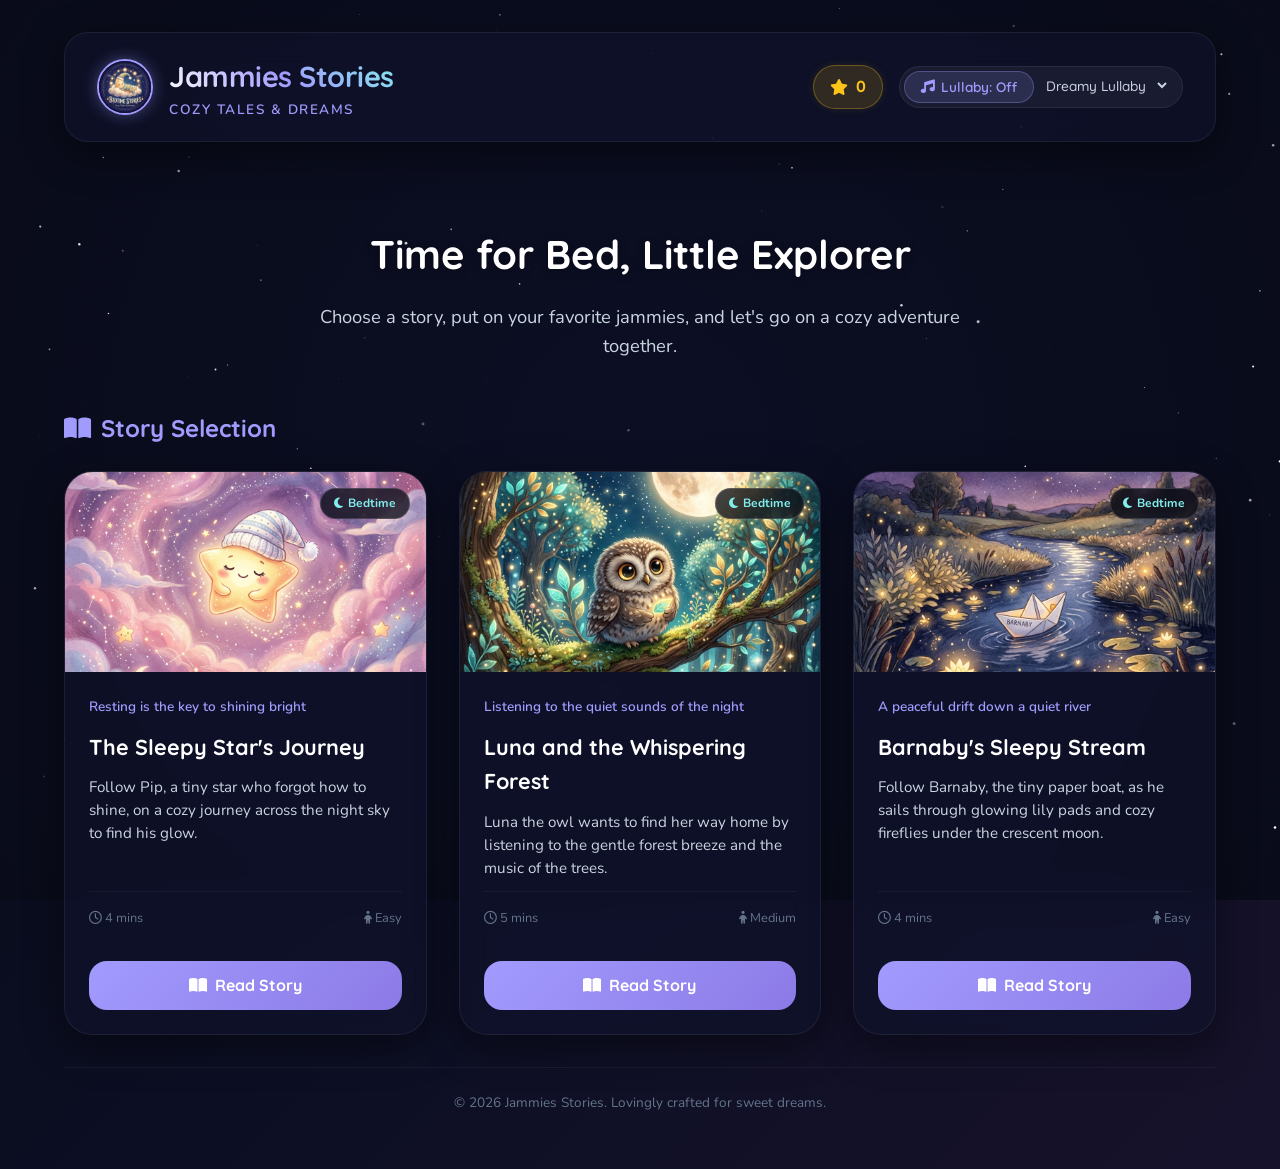
==== index.html @ 74e6b866 "feat: implement bedtime story web application with custom audio synths, illustrations, and interacti" ====
<!DOCTYPE html>
<html lang="en">
<head>
  <meta charset="UTF-8">
  <meta name="viewport" content="width=device-width, initial-scale=1.0">
  <meta name="description" content="Jammies Stories - Cozy bedtime stories for kids with interactive narrations, calming themes, and relaxing soundscapes.">
  <meta name="theme-color" content="#0b0d1b">
  <title>Jammies Stories - Cozy Bedtime Tales & Lullabies</title>
  <!-- Google Fonts: Quicksand for headings, Nunito for reading text -->
  <link rel="preconnect" href="https://fonts.googleapis.com">
  <link rel="preconnect" href="https://fonts.gstatic.com" crossorigin>
  <link href="https://fonts.googleapis.com/css2?family=Nunito:ital,wght@0,300..700;1,300..700&family=Quicksand:wght@400;500;600;700&display=swap" rel="stylesheet">
  <!-- Stylesheet -->
  <link rel="stylesheet" href="style.css">
  <!-- FontAwesome for cute icons (loaded from CDN) -->
  <link rel="stylesheet" href="https://cdnjs.cloudflare.com/ajax/libs/font-awesome/6.4.0/css/all.min.css">
</head>
<body>
  <!-- Starry Canvas Background -->
  <canvas id="starfield-canvas"></canvas>

  <div class="app-container">
    <!-- Header -->
    <header class="main-header">
      <div class="header-logo-container">
        <img src="assets/jammies_logo.jpg" alt="Jammies Stories Moon Logo" id="app-logo" class="app-logo">
        <div class="logo-text">
          <h1 id="app-title">Jammies Stories</h1>
          <p class="tagline">Cozy Tales & Dreams</p>
        </div>
      </div>
      
      <div class="header-controls">
        <!-- Star Counter / Gamification -->
        <div class="star-badge" id="star-badge" title="Stars collected tonight!">
          <i class="fa-solid fa-star star-icon"></i>
          <span id="star-count">0</span>
        </div>

        <!-- Ambient Sound Control Panel -->
        <div class="ambient-sound-control">
          <button id="btn-ambient-toggle" class="control-btn sound-toggle-btn" title="Toggle Calming Sounds">
            <i class="fa-solid fa-music"></i>
            <span>Lullaby: Off</span>
          </button>
          <div class="sound-selector-wrapper">
            <select id="ambient-sound-select" aria-label="Select ambient soundscape">
              <option value="none">Silence</option>
              <option value="lullaby" selected>Dreamy Lullaby</option>
              <option value="rain">Soft Rain</option>
              <option value="crickets">Night Crickets</option>
            </select>
          </div>
        </div>
      </div>
    </header>

    <!-- Main Content Area -->
    <main class="main-content">
      <!-- Welcome Section (Hero) -->
      <section id="hero-section" class="hero-section">
        <h2>Time for Bed, Little Explorer</h2>
        <p>Choose a story, put on your favorite jammies, and let's go on a cozy adventure together.</p>
      </section>

      <!-- Story Catalog Grid -->
      <section id="catalog-section" class="catalog-section">
        <div class="section-header">
          <h3><i class="fa-solid fa-book-open"></i> Story Selection</h3>
        </div>
        <div id="stories-grid" class="stories-grid">
          <!-- Stories will be rendered here dynamically via JS -->
        </div>
      </section>

      <!-- Reader Section (Hidden by default) -->
      <section id="reader-section" class="reader-section hidden">
        <div class="reader-header">
          <button id="btn-back-to-catalog" class="back-btn">
            <i class="fa-solid fa-arrow-left"></i> Close Story
          </button>
          
          <div class="reader-settings">
            <!-- Text Resize -->
            <button id="btn-decrease-text" class="setting-btn" title="Make text smaller">A-</button>
            <button id="btn-increase-text" class="setting-btn" title="Make text larger">A+</button>
            
            <!-- TTS Toggle & Controls -->
            <div class="narration-controls">
              <button id="btn-tts-toggle" class="tts-btn" title="Read to me">
                <i class="fa-solid fa-volume-high"></i> Narration
              </button>
              <div class="tts-settings-dropdown hidden" id="tts-settings-dropdown">
                <label for="tts-voice-select">Voice:</label>
                <select id="tts-voice-select"></select>
                
                <label for="tts-speed">Speed:</label>
                <input type="range" id="tts-speed" min="0.5" max="1.5" step="0.1" value="0.9">
              </div>
            </div>
          </div>
        </div>

        <div class="reader-card">
          <!-- Story Illustration -->
          <div class="reader-illustration-container">
            <img id="story-illustration" src="" alt="Story Illustration">
          </div>

          <!-- Story Text Content -->
          <div class="story-content">
            <h2 id="story-title">Story Title</h2>
            <div id="story-page-content" class="story-page-content">
              <!-- Current page text goes here -->
            </div>
          </div>

          <!-- Reader Navigation -->
          <div class="reader-navigation">
            <button id="btn-prev-page" class="nav-btn"><i class="fa-solid fa-chevron-left"></i> Previous</button>
            <div class="page-indicator">
              Page <span id="current-page-num">1</span> of <span id="total-pages-num">5</span>
            </div>
            <button id="btn-next-page" class="nav-btn highlight-btn">Next <i class="fa-solid fa-chevron-right"></i></button>
          </div>
        </div>
      </section>
    </main>

    <!-- Star Collection Modal -->
    <div id="star-modal" class="modal hidden">
      <div class="modal-content glass-card">
        <div class="star-animation-container">
          <i class="fa-solid fa-star big-star"></i>
          <div class="burst-particles"></div>
        </div>
        <h3>Sweet Dreams!</h3>
        <p>You completed the story and collected a sleeping star. Keep up the great bedtime routine!</p>
        <button id="btn-close-modal" class="modal-btn">Collect Star & Return</button>
      </div>
    </div>

    <!-- Footer -->
    <footer class="main-footer">
      <p>&copy; 2026 Jammies Stories. Lovingly crafted for sweet dreams.</p>
    </footer>
  </div>

  <!-- Javascript -->
  <script src="app.js"></script>
</body>
</html>
---- style.css ----
/* CSS Design System for Jammies Stories */

:root {
  /* Color Palette */
  --bg-dark-sky: #070913;
  --bg-deep-space: #0c0f24;
  --bg-dreamy-nebula: #17122b;
  --text-primary: #f1f5f9;
  --text-secondary: #cbd5e1;
  --text-muted: #64748b;
  
  --accent-gold: #fcc419;
  --accent-gold-glow: rgba(252, 196, 25, 0.4);
  --accent-purple: #a29bfe;
  --accent-purple-glow: rgba(162, 155, 254, 0.4);
  --accent-teal: #81ecec;
  --accent-teal-glow: rgba(129, 236, 236, 0.4);
  --accent-coral: #ff7675;

  /* Card and Panel Glassmorphism */
  --glass-bg: rgba(16, 19, 43, 0.65);
  --glass-border: rgba(255, 255, 255, 0.07);
  --glass-shadow: 0 12px 40px 0 rgba(0, 0, 0, 0.45);
  --glass-blur: blur(16px);
  
  /* Fonts */
  --font-headings: 'Quicksand', sans-serif;
  --font-body: 'Nunito', sans-serif;

  /* Transitions */
  --transition-smooth: all 0.3s cubic-bezier(0.25, 0.8, 0.25, 1);
  --transition-fast: all 0.15s ease;
}

/* Reset & Base Styles */
* {
  box-sizing: border-box;
  margin: 0;
  padding: 0;
}

body {
  font-family: var(--font-body);
  background: linear-gradient(135deg, var(--bg-dark-sky) 0%, var(--bg-deep-space) 55%, var(--bg-dreamy-nebula) 100%);
  color: var(--text-primary);
  min-height: 100vh;
  position: relative;
  overflow-x: hidden;
  line-height: 1.6;
}

/* Canvas Starfield */
#starfield-canvas {
  position: fixed;
  top: 0;
  left: 0;
  width: 100vw;
  height: 100vh;
  z-index: -1;
  pointer-events: none;
}

/* Scrollbar Styling */
::-webkit-scrollbar {
  width: 8px;
}
::-webkit-scrollbar-track {
  background: rgba(7, 9, 19, 0.5);
}
::-webkit-scrollbar-thumb {
  background: rgba(162, 155, 254, 0.3);
  border-radius: 4px;
}
::-webkit-scrollbar-thumb:hover {
  background: rgba(162, 155, 254, 0.5);
}

/* Container */
.app-container {
  max-width: 1200px;
  margin: 0 auto;
  padding: 2rem 1.5rem;
  display: flex;
  flex-direction: column;
  min-height: 100vh;
  gap: 2rem;
}

/* Header */
.main-header {
  display: flex;
  justify-content: space-between;
  align-items: center;
  flex-wrap: wrap;
  gap: 1.5rem;
  padding: 1.25rem 2rem;
  background: var(--glass-bg);
  backdrop-filter: var(--glass-blur);
  -webkit-backdrop-filter: var(--glass-blur);
  border: 1px solid var(--glass-border);
  border-radius: 24px;
  box-shadow: var(--glass-shadow);
}

.header-logo-container {
  display: flex;
  align-items: center;
  gap: 1rem;
}

.app-logo {
  width: 56px;
  height: 56px;
  border-radius: 50%;
  object-fit: cover;
  border: 2px solid var(--accent-purple);
  box-shadow: 0 0 15px var(--accent-purple-glow);
  transition: var(--transition-smooth);
}

.app-logo:hover {
  transform: rotate(15deg) scale(1.08);
}

.logo-text h1 {
  font-family: var(--font-headings);
  font-size: 1.8rem;
  font-weight: 700;
  letter-spacing: -0.5px;
  background: linear-gradient(45deg, #fff, var(--accent-purple), var(--accent-teal));
  -webkit-background-clip: text;
  -webkit-text-fill-color: transparent;
}

.tagline {
  font-size: 0.85rem;
  color: var(--accent-purple);
  font-weight: 600;
  letter-spacing: 1.5px;
  text-transform: uppercase;
}

.header-controls {
  display: flex;
  align-items: center;
  gap: 1rem;
}

/* Star Badge */
.star-badge {
  display: flex;
  align-items: center;
  gap: 0.5rem;
  background: rgba(252, 196, 25, 0.15);
  border: 1px solid rgba(252, 196, 25, 0.3);
  padding: 0.5rem 1rem;
  border-radius: 30px;
  font-family: var(--font-headings);
  font-weight: 700;
  color: var(--accent-gold);
  box-shadow: 0 0 10px rgba(252, 196, 25, 0.1);
  cursor: help;
  transition: var(--transition-smooth);
}

.star-badge:hover {
  transform: scale(1.05);
  box-shadow: 0 0 15px var(--accent-gold-glow);
}

.star-icon {
  animation: starPulse 2s infinite ease-in-out;
}

@keyframes starPulse {
  0%, 100% { transform: scale(1); filter: drop-shadow(0 0 2px var(--accent-gold)); }
  50% { transform: scale(1.2); filter: drop-shadow(0 0 8px var(--accent-gold)); }
}

/* Ambient Sound Controls */
.ambient-sound-control {
  display: flex;
  align-items: center;
  background: rgba(255, 255, 255, 0.05);
  border: 1px solid var(--glass-border);
  border-radius: 30px;
  padding: 0.25rem 0.75rem 0.25rem 0.25rem;
  gap: 0.5rem;
}

.control-btn {
  background: rgba(162, 155, 254, 0.15);
  border: 1px solid rgba(162, 155, 254, 0.3);
  color: var(--accent-purple);
  padding: 0.4rem 1rem;
  border-radius: 20px;
  cursor: pointer;
  font-family: var(--font-headings);
  font-weight: 600;
  font-size: 0.85rem;
  display: flex;
  align-items: center;
  gap: 0.4rem;
  transition: var(--transition-smooth);
}

.control-btn:hover {
  background: var(--accent-purple);
  color: var(--bg-dark-sky);
  box-shadow: 0 0 12px var(--accent-purple-glow);
}

.sound-toggle-btn.playing {
  background: var(--accent-teal);
  border-color: var(--accent-teal);
  color: var(--bg-dark-sky);
  animation: pulseTeal 2.5s infinite;
}

@keyframes pulseTeal {
  0%, 100% { box-shadow: 0 0 8px var(--accent-teal-glow); }
  50% { box-shadow: 0 0 18px var(--accent-teal-glow); }
}

.sound-selector-wrapper select {
  background: transparent;
  border: none;
  color: var(--text-secondary);
  font-family: var(--font-headings);
  font-weight: 500;
  font-size: 0.85rem;
  outline: none;
  cursor: pointer;
  padding-right: 0.5rem;
}

.sound-selector-wrapper select option {
  background: var(--bg-deep-space);
  color: var(--text-primary);
}

/* Hero Section */
.hero-section {
  text-align: center;
  padding: 3rem 1.5rem;
  max-width: 700px;
  margin: 0 auto;
}

.hero-section h2 {
  font-family: var(--font-headings);
  font-size: 2.5rem;
  font-weight: 700;
  margin-bottom: 1rem;
  color: #fff;
  text-shadow: 0 2px 10px rgba(0, 0, 0, 0.3);
}

.hero-section p {
  font-size: 1.15rem;
  color: var(--text-secondary);
}

/* Catalog Grid */
.catalog-section {
  display: flex;
  flex-direction: column;
  gap: 1.5rem;
}

.section-header h3 {
  font-family: var(--font-headings);
  font-size: 1.5rem;
  display: flex;
  align-items: center;
  gap: 0.6rem;
  color: var(--accent-purple);
}

.stories-grid {
  display: grid;
  grid-template-columns: repeat(auto-fill, minmax(320px, 1fr));
  gap: 2rem;
}

/* Story Card */
.story-card {
  background: var(--glass-bg);
  backdrop-filter: var(--glass-blur);
  -webkit-backdrop-filter: var(--glass-blur);
  border: 1px solid var(--glass-border);
  border-radius: 28px;
  overflow: hidden;
  box-shadow: var(--glass-shadow);
  display: flex;
  flex-direction: column;
  transition: var(--transition-smooth);
  height: 100%;
}

.story-card:hover {
  transform: translateY(-8px);
  border-color: rgba(162, 155, 254, 0.3);
  box-shadow: 0 15px 45px rgba(0, 0, 0, 0.5), 0 0 20px rgba(162, 155, 254, 0.15);
}

.card-img-container {
  position: relative;
  height: 200px;
  overflow: hidden;
}

.story-card img {
  width: 100%;
  height: 100%;
  object-fit: cover;
  transition: transform 0.6s ease;
}

.story-card:hover img {
  transform: scale(1.05);
}

.card-badge {
  position: absolute;
  top: 1rem;
  right: 1rem;
  background: rgba(7, 9, 19, 0.75);
  backdrop-filter: blur(8px);
  border: 1px solid rgba(255, 255, 255, 0.15);
  color: var(--accent-teal);
  padding: 0.3rem 0.8rem;
  border-radius: 20px;
  font-size: 0.75rem;
  font-weight: 700;
  display: flex;
  align-items: center;
  gap: 0.3rem;
}

.card-content {
  padding: 1.5rem;
  display: flex;
  flex-direction: column;
  gap: 0.75rem;
  flex-grow: 1;
}

.card-content h4 {
  font-family: var(--font-headings);
  font-size: 1.35rem;
  font-weight: 700;
  color: #fff;
}

.card-subtitle {
  font-size: 0.85rem;
  color: var(--accent-purple);
  font-weight: 600;
}

.card-desc {
  font-size: 0.95rem;
  color: var(--text-secondary);
  line-height: 1.5;
}

.card-meta {
  display: flex;
  justify-content: space-between;
  margin-top: auto;
  padding-top: 1rem;
  border-top: 1px solid rgba(255, 255, 255, 0.05);
  font-size: 0.8rem;
  color: var(--text-muted);
}

.btn-read {
  width: 100%;
  background: linear-gradient(135deg, var(--accent-purple) 0%, #8c7ae6 100%);
  border: none;
  color: #fff;
  padding: 0.9rem;
  border-radius: 18px;
  font-family: var(--font-headings);
  font-weight: 700;
  font-size: 1rem;
  cursor: pointer;
  margin-top: 1.25rem;
  transition: var(--transition-smooth);
  display: flex;
  justify-content: center;
  align-items: center;
  gap: 0.5rem;
}

.btn-read:hover {
  transform: translateY(-2px);
  box-shadow: 0 8px 20px rgba(140, 122, 230, 0.4);
  filter: brightness(1.1);
}

/* Reader Room Section */
.reader-section {
  display: flex;
  flex-direction: column;
  gap: 1.5rem;
  animation: fadeIn 0.4s ease-out;
}

@keyframes fadeIn {
  from { opacity: 0; transform: translateY(15px); }
  to { opacity: 1; transform: translateY(0); }
}

.reader-header {
  display: flex;
  justify-content: space-between;
  align-items: center;
  flex-wrap: wrap;
  gap: 1rem;
}

.back-btn {
  background: rgba(255, 255, 255, 0.06);
  border: 1px solid var(--glass-border);
  color: var(--text-primary);
  padding: 0.6rem 1.2rem;
  border-radius: 20px;
  font-family: var(--font-headings);
  font-weight: 600;
  cursor: pointer;
  display: flex;
  align-items: center;
  gap: 0.5rem;
  transition: var(--transition-smooth);
}

.back-btn:hover {
  background: rgba(255, 255, 255, 0.15);
  transform: translateX(-4px);
}

.reader-settings {
  display: flex;
  align-items: center;
  gap: 0.5rem;
}

.setting-btn {
  width: 40px;
  height: 40px;
  border-radius: 50%;
  background: rgba(255, 255, 255, 0.05);
  border: 1px solid var(--glass-border);
  color: var(--text-primary);
  font-family: var(--font-headings);
  font-weight: 600;
  font-size: 0.9rem;
  cursor: pointer;
  transition: var(--transition-fast);
  display: flex;
  align-items: center;
  justify-content: center;
}

.setting-btn:hover {
  background: rgba(255, 255, 255, 0.12);
  border-color: rgba(255, 255, 255, 0.2);
}

/* Narration Controls */
.narration-controls {
  position: relative;
}

.tts-btn {
  background: rgba(129, 236, 236, 0.15);
  border: 1px solid rgba(129, 236, 236, 0.3);
  color: var(--accent-teal);
  padding: 0.5rem 1.2rem;
  border-radius: 20px;
  font-family: var(--font-headings);
  font-weight: 600;
  cursor: pointer;
  display: flex;
  align-items: center;
  gap: 0.5rem;
  transition: var(--transition-smooth);
}

.tts-btn:hover {
  background: var(--accent-teal);
  color: var(--bg-dark-sky);
  box-shadow: 0 0 12px var(--accent-teal-glow);
}

.tts-btn.active {
  background: var(--accent-gold);
  border-color: var(--accent-gold);
  color: var(--bg-dark-sky);
  animation: pulseGold 2s infinite;
}

@keyframes pulseGold {
  0%, 100% { box-shadow: 0 0 8px var(--accent-gold-glow); }
  50% { box-shadow: 0 0 18px var(--accent-gold-glow); }
}

.tts-settings-dropdown {
  position: absolute;
  top: calc(100% + 8px);
  right: 0;
  background: rgba(12, 15, 36, 0.95);
  backdrop-filter: blur(10px);
  border: 1px solid var(--glass-border);
  padding: 1rem;
  border-radius: 18px;
  width: 250px;
  display: flex;
  flex-direction: column;
  gap: 0.5rem;
  box-shadow: 0 10px 30px rgba(0,0,0,0.5);
  z-index: 100;
  animation: slideDown 0.2s ease-out;
}

@keyframes slideDown {
  from { opacity: 0; transform: translateY(-5px); }
  to { opacity: 1; transform: translateY(0); }
}

.tts-settings-dropdown label {
  font-family: var(--font-headings);
  font-size: 0.8rem;
  color: var(--accent-purple);
  font-weight: 600;
  margin-top: 0.25rem;
}

.tts-settings-dropdown select,
.tts-settings-dropdown input {
  background: rgba(255, 255, 255, 0.05);
  border: 1px solid rgba(255, 255, 255, 0.1);
  color: var(--text-primary);
  border-radius: 8px;
  padding: 0.4rem;
  font-family: var(--font-body);
  font-size: 0.85rem;
  outline: none;
}

/* Reader Card */
.reader-card {
  background: var(--glass-bg);
  backdrop-filter: var(--glass-blur);
  -webkit-backdrop-filter: var(--glass-blur);
  border: 1px solid var(--glass-border);
  border-radius: 32px;
  padding: 2.5rem;
  box-shadow: var(--glass-shadow);
  display: grid;
  grid-template-columns: 1fr 1.25fr;
  gap: 3rem;
  align-items: center;
}

.reader-illustration-container {
  width: 100%;
  border-radius: 24px;
  overflow: hidden;
  box-shadow: 0 10px 30px rgba(0, 0, 0, 0.5);
  border: 2px solid rgba(255, 255, 255, 0.05);
  aspect-ratio: 1;
}

.reader-illustration-container img {
  width: 100%;
  height: 100%;
  object-fit: cover;
  animation: subtleFloat 6s ease-in-out infinite alternate;
}

@keyframes subtleFloat {
  0% { transform: translateY(0) scale(1); }
  100% { transform: translateY(-8px) scale(1.02); }
}

.story-content {
  display: flex;
  flex-direction: column;
  gap: 1.5rem;
}

#story-title {
  font-family: var(--font-headings);
  font-size: 2.2rem;
  font-weight: 700;
  color: #fff;
  border-bottom: 2px solid rgba(162, 155, 254, 0.15);
  padding-bottom: 0.75rem;
}

.story-page-content {
  font-size: 1.3rem; /* Comfortably large bedtime reading text */
  line-height: 1.8;
  color: var(--text-secondary);
  transition: font-size 0.2s ease;
  min-height: 200px;
}

/* Text Size Classes */
.text-normal { font-size: 1.15rem; line-height: 1.7; }
.text-medium { font-size: 1.3rem; line-height: 1.8; }
.text-large { font-size: 1.55rem; line-height: 1.9; }

/* Reader Navigation */
.reader-navigation {
  grid-column: span 2;
  display: flex;
  justify-content: space-between;
  align-items: center;
  margin-top: 1.5rem;
  padding-top: 1.5rem;
  border-top: 1px solid rgba(255, 255, 255, 0.05);
}

.nav-btn {
  background: rgba(255, 255, 255, 0.05);
  border: 1px solid var(--glass-border);
  color: var(--text-primary);
  padding: 0.75rem 1.8rem;
  border-radius: 20px;
  font-family: var(--font-headings);
  font-weight: 700;
  font-size: 1rem;
  cursor: pointer;
  display: flex;
  align-items: center;
  gap: 0.5rem;
  transition: var(--transition-smooth);
}

.nav-btn:hover:not(:disabled) {
  background: rgba(255, 255, 255, 0.12);
  transform: translateY(-2px);
}

.nav-btn:disabled {
  opacity: 0.25;
  cursor: not-allowed;
}

.highlight-btn {
  background: linear-gradient(135deg, var(--accent-purple) 0%, #8c7ae6 100%);
  border: none;
  color: #fff;
  box-shadow: 0 4px 15px rgba(140, 122, 230, 0.25);
}

.highlight-btn:hover:not(:disabled) {
  filter: brightness(1.1);
  box-shadow: 0 6px 20px rgba(140, 122, 230, 0.4);
}

.page-indicator {
  font-family: var(--font-headings);
  font-weight: 600;
  color: var(--text-muted);
  font-size: 0.95rem;
}

/* Modal Styling */
.modal {
  position: fixed;
  top: 0;
  left: 0;
  width: 100vw;
  height: 100vh;
  background: rgba(7, 9, 19, 0.85);
  backdrop-filter: blur(12px);
  display: flex;
  align-items: center;
  justify-content: center;
  z-index: 1000;
  transition: opacity 0.3s ease;
}

.modal.hidden {
  opacity: 0;
  pointer-events: none;
}

.modal-content {
  background: var(--glass-bg);
  backdrop-filter: var(--glass-blur);
  -webkit-backdrop-filter: var(--glass-blur);
  border: 1px solid var(--glass-border);
  border-radius: 36px;
  padding: 3rem;
  max-width: 450px;
  text-align: center;
  box-shadow: var(--glass-shadow);
  display: flex;
  flex-direction: column;
  align-items: center;
  gap: 1.5rem;
  transform: scale(0.9);
  transition: transform 0.3s cubic-bezier(0.175, 0.885, 0.32, 1.275);
}

.modal:not(.hidden) .modal-content {
  transform: scale(1);
}

.star-animation-container {
  position: relative;
  width: 100px;
  height: 100px;
  display: flex;
  align-items: center;
  justify-content: center;
}

.big-star {
  font-size: 4.5rem;
  color: var(--accent-gold);
  filter: drop-shadow(0 0 15px var(--accent-gold-glow));
  animation: starRotate 10s linear infinite;
}

@keyframes starRotate {
  from { transform: rotate(0deg); }
  to { transform: rotate(360deg); }
}

.modal-content h3 {
  font-family: var(--font-headings);
  font-size: 1.8rem;
  font-weight: 700;
  color: #fff;
}

.modal-content p {
  font-size: 1.05rem;
  color: var(--text-secondary);
}

.modal-btn {
  background: linear-gradient(135deg, var(--accent-teal) 0%, #00b894 100%);
  border: none;
  color: var(--bg-dark-sky);
  padding: 0.8rem 2rem;
  border-radius: 20px;
  font-family: var(--font-headings);
  font-weight: 700;
  font-size: 1rem;
  cursor: pointer;
  transition: var(--transition-smooth);
}

.modal-btn:hover {
  transform: translateY(-2px);
  box-shadow: 0 5px 15px var(--accent-teal-glow);
}

/* Footer Styling */
.main-footer {
  text-align: center;
  padding: 1.5rem 0;
  color: var(--text-muted);
  font-size: 0.85rem;
  border-top: 1px solid rgba(255, 255, 255, 0.05);
  margin-top: auto;
}

/* Helper Utilities */
.hidden {
  display: none !important;
}

/* Responsive Layout Adjustments */
@media (max-width: 900px) {
  .reader-card {
    grid-template-columns: 1fr;
    gap: 2rem;
    padding: 1.5rem;
  }
  .reader-illustration-container {
    max-width: 400px;
    margin: 0 auto;
  }
  .reader-navigation {
    grid-column: span 1;
  }
  #story-title {
    font-size: 1.8rem;
  }
  .story-page-content {
    font-size: 1.15rem;
    min-height: auto;
  }
}

@media (max-width: 600px) {
  .main-header {
    flex-direction: column;
    align-items: center;
    padding: 1rem 1.5rem;
  }
  .header-controls {
    flex-direction: column;
    width: 100%;
    gap: 0.75rem;
  }
  .star-badge, .ambient-sound-control {
    width: 100%;
    justify-content: center;
  }
  .hero-section h2 {
    font-size: 1.8rem;
  }
  .hero-section p {
    font-size: 1rem;
  }
  .stories-grid {
    grid-template-columns: 1fr;
  }
}
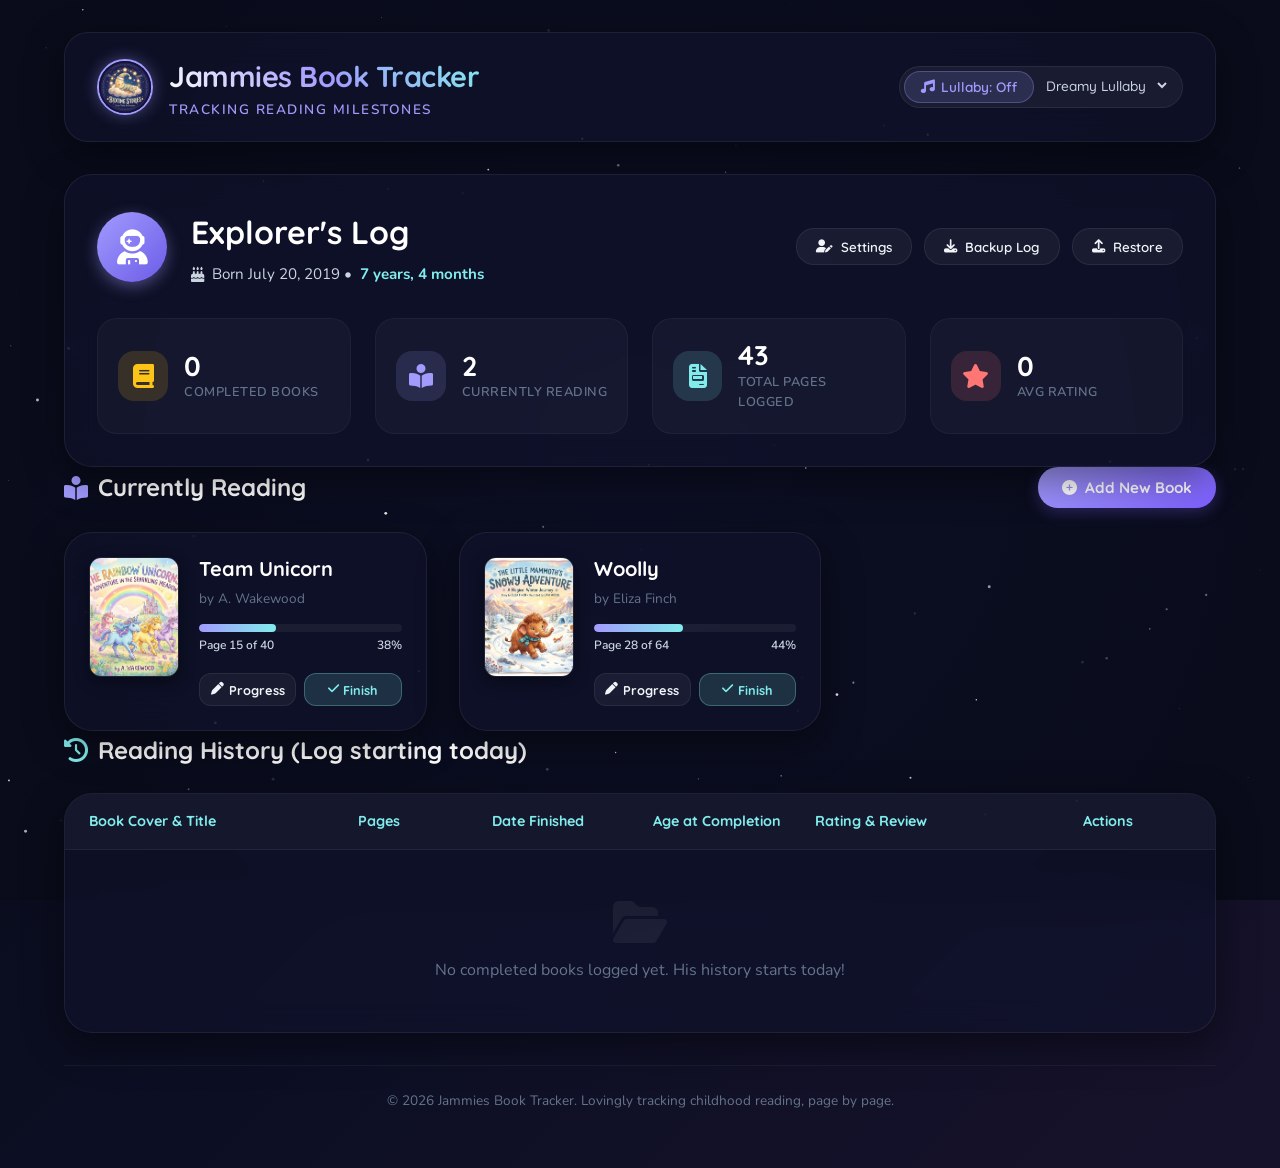
==== commit e52639a3: "feat: redesign app as a child's reading tracker with dynamic age logger, backup/restore support, pro" ====
--- a/index.html
+++ b/index.html
@@ -3,41 +3,35 @@
 <head>
   <meta charset="UTF-8">
   <meta name="viewport" content="width=device-width, initial-scale=1.0">
-  <meta name="description" content="Jammies Stories - Cozy bedtime stories for kids with interactive narrations, calming themes, and relaxing soundscapes.">
+  <meta name="description" content="Jammies Stories - Bedtime Book Tracker for kids. Log books, track reading milestones, and see reading age stats.">
   <meta name="theme-color" content="#0b0d1b">
-  <title>Jammies Stories - Cozy Bedtime Tales & Lullabies</title>
+  <title>Jammies Stories - Bedtime Reading Tracker</title>
   <!-- Google Fonts: Quicksand for headings, Nunito for reading text -->
   <link rel="preconnect" href="https://fonts.googleapis.com">
   <link rel="preconnect" href="https://fonts.gstatic.com" crossorigin>
   <link href="https://fonts.googleapis.com/css2?family=Nunito:ital,wght@0,300..700;1,300..700&family=Quicksand:wght@400;500;600;700&display=swap" rel="stylesheet">
   <!-- Stylesheet -->
   <link rel="stylesheet" href="style.css">
-  <!-- FontAwesome for cute icons (loaded from CDN) -->
+  <!-- FontAwesome for icons -->
   <link rel="stylesheet" href="https://cdnjs.cloudflare.com/ajax/libs/font-awesome/6.4.0/css/all.min.css">
 </head>
 <body>
-  <!-- Starry Canvas Background -->
+  <!-- Starry Background Canvas -->
   <canvas id="starfield-canvas"></canvas>
 
   <div class="app-container">
     <!-- Header -->
     <header class="main-header">
       <div class="header-logo-container">
-        <img src="assets/jammies_logo.jpg" alt="Jammies Stories Moon Logo" id="app-logo" class="app-logo">
+        <img src="assets/jammies_logo.jpg" alt="Jammies Stories Logo" id="app-logo" class="app-logo">
         <div class="logo-text">
-          <h1 id="app-title">Jammies Stories</h1>
-          <p class="tagline">Cozy Tales & Dreams</p>
+          <h1 id="app-title">Jammies Book Tracker</h1>
+          <p class="tagline">Tracking Reading Milestones</p>
         </div>
       </div>
       
       <div class="header-controls">
-        <!-- Star Counter / Gamification -->
-        <div class="star-badge" id="star-badge" title="Stars collected tonight!">
-          <i class="fa-solid fa-star star-icon"></i>
-          <span id="star-count">0</span>
-        </div>
-
-        <!-- Ambient Sound Control Panel -->
+        <!-- Calming Ambient Synth -->
         <div class="ambient-sound-control">
           <button id="btn-ambient-toggle" class="control-btn sound-toggle-btn" title="Toggle Calming Sounds">
             <i class="fa-solid fa-music"></i>
@@ -55,94 +49,261 @@
       </div>
     </header>
 
-    <!-- Main Content Area -->
     <main class="main-content">
-      <!-- Welcome Section (Hero) -->
-      <section id="hero-section" class="hero-section">
-        <h2>Time for Bed, Little Explorer</h2>
-        <p>Choose a story, put on your favorite jammies, and let's go on a cozy adventure together.</p>
+      <!-- Dashboard & Profile Panel -->
+      <section id="dashboard-section" class="dashboard-section glass-card">
+        <div class="profile-header">
+          <div class="profile-avatar">
+            <i class="fa-solid fa-user-astronaut avatar-icon"></i>
+          </div>
+          <div class="profile-info">
+            <h2 id="display-name">Little Explorer</h2>
+            <p class="birthday-badge">
+              <i class="fa-solid fa-cake-candles"></i> Born July 20, 2019 &bull; 
+              <span id="display-age" class="age-highlight">Loading age...</span>
+            </p>
+          </div>
+          <div class="profile-actions">
+            <button id="btn-edit-profile" class="dashboard-action-btn secondary-action" title="Edit Name & Birthday">
+              <i class="fa-solid fa-user-pen"></i> Settings
+            </button>
+            <button id="btn-export-log" class="dashboard-action-btn secondary-action" title="Download backup of reading history">
+              <i class="fa-solid fa-download"></i> Backup Log
+            </button>
+            <button id="btn-import-trigger" class="dashboard-action-btn secondary-action" title="Restore log from file">
+              <i class="fa-solid fa-upload"></i> Restore
+            </button>
+            <input type="file" id="file-import" class="hidden" accept=".json">
+          </div>
+        </div>
+
+        <!-- Reading Stats -->
+        <div class="stats-container">
+          <div class="stat-card">
+            <div class="stat-icon-wrapper gold"><i class="fa-solid fa-book"></i></div>
+            <div class="stat-numbers">
+              <span id="stat-books-read">0</span>
+              <label>Completed Books</label>
+            </div>
+          </div>
+          
+          <div class="stat-card">
+            <div class="stat-icon-wrapper purple"><i class="fa-solid fa-book-open-reader"></i></div>
+            <div class="stat-numbers">
+              <span id="stat-books-current">0</span>
+              <label>Currently Reading</label>
+            </div>
+          </div>
+
+          <div class="stat-card">
+            <div class="stat-icon-wrapper teal"><i class="fa-solid fa-file-invoice"></i></div>
+            <div class="stat-numbers">
+              <span id="stat-pages-read">0</span>
+              <label>Total Pages Logged</label>
+            </div>
+          </div>
+
+          <div class="stat-card">
+            <div class="stat-icon-wrapper coral"><i class="fa-solid fa-star"></i></div>
+            <div class="stat-numbers">
+              <span id="stat-stars-rating">0.0</span>
+              <label>Avg Rating</label>
+            </div>
+          </div>
+        </div>
       </section>
 
-      <!-- Story Catalog Grid -->
-      <section id="catalog-section" class="catalog-section">
+      <!-- Currently Reading Section -->
+      <section id="current-reading-section" class="catalog-section">
         <div class="section-header">
-          <h3><i class="fa-solid fa-book-open"></i> Story Selection</h3>
-        </div>
-        <div id="stories-grid" class="stories-grid">
-          <!-- Stories will be rendered here dynamically via JS -->
+          <h3><i class="fa-solid fa-book-open-reader text-purple"></i> Currently Reading</h3>
+          <button id="btn-add-book" class="add-book-btn">
+            <i class="fa-solid fa-circle-plus"></i> Add New Book
+          </button>
+        </div>
+        <div id="current-books-grid" class="books-grid">
+          <!-- Currently reading books rendered here -->
         </div>
       </section>
 
-      <!-- Reader Section (Hidden by default) -->
-      <section id="reader-section" class="reader-section hidden">
-        <div class="reader-header">
-          <button id="btn-back-to-catalog" class="back-btn">
-            <i class="fa-solid fa-arrow-left"></i> Close Story
-          </button>
-          
-          <div class="reader-settings">
-            <!-- Text Resize -->
-            <button id="btn-decrease-text" class="setting-btn" title="Make text smaller">A-</button>
-            <button id="btn-increase-text" class="setting-btn" title="Make text larger">A+</button>
-            
-            <!-- TTS Toggle & Controls -->
-            <div class="narration-controls">
-              <button id="btn-tts-toggle" class="tts-btn" title="Read to me">
-                <i class="fa-solid fa-volume-high"></i> Narration
-              </button>
-              <div class="tts-settings-dropdown hidden" id="tts-settings-dropdown">
-                <label for="tts-voice-select">Voice:</label>
-                <select id="tts-voice-select"></select>
-                
-                <label for="tts-speed">Speed:</label>
-                <input type="range" id="tts-speed" min="0.5" max="1.5" step="0.1" value="0.9">
-              </div>
-            </div>
-          </div>
-        </div>
-
-        <div class="reader-card">
-          <!-- Story Illustration -->
-          <div class="reader-illustration-container">
-            <img id="story-illustration" src="" alt="Story Illustration">
-          </div>
-
-          <!-- Story Text Content -->
-          <div class="story-content">
-            <h2 id="story-title">Story Title</h2>
-            <div id="story-page-content" class="story-page-content">
-              <!-- Current page text goes here -->
-            </div>
-          </div>
-
-          <!-- Reader Navigation -->
-          <div class="reader-navigation">
-            <button id="btn-prev-page" class="nav-btn"><i class="fa-solid fa-chevron-left"></i> Previous</button>
-            <div class="page-indicator">
-              Page <span id="current-page-num">1</span> of <span id="total-pages-num">5</span>
-            </div>
-            <button id="btn-next-page" class="nav-btn highlight-btn">Next <i class="fa-solid fa-chevron-right"></i></button>
+      <!-- Completed Reading Log (History) -->
+      <section id="history-section" class="catalog-section">
+        <div class="section-header">
+          <h3><i class="fa-solid fa-clock-rotate-left text-teal"></i> Reading History (Log starting today)</h3>
+        </div>
+        <div class="history-table-card glass-card">
+          <div class="history-list-header">
+            <span>Book Cover & Title</span>
+            <span>Pages</span>
+            <span>Date Finished</span>
+            <span>Age at Completion</span>
+            <span>Rating & Review</span>
+            <span>Actions</span>
+          </div>
+          <div id="history-list-body" class="history-list-body">
+            <!-- Completed books will be listed here -->
           </div>
         </div>
       </section>
     </main>
 
-    <!-- Star Collection Modal -->
-    <div id="star-modal" class="modal hidden">
-      <div class="modal-content glass-card">
-        <div class="star-animation-container">
-          <i class="fa-solid fa-star big-star"></i>
-          <div class="burst-particles"></div>
-        </div>
-        <h3>Sweet Dreams!</h3>
-        <p>You completed the story and collected a sleeping star. Keep up the great bedtime routine!</p>
-        <button id="btn-close-modal" class="modal-btn">Collect Star & Return</button>
+    <!-- Modal: Add New Book -->
+    <div id="add-book-modal" class="modal hidden">
+      <div class="modal-content glass-card form-modal">
+        <div class="modal-header">
+          <h3><i class="fa-solid fa-book"></i> Log a New Book</h3>
+          <button class="close-modal-btn" data-modal="add-book-modal">&times;</button>
+        </div>
+        <form id="add-book-form" class="modal-form">
+          <div class="form-group">
+            <label for="book-title">Book Title*</label>
+            <input type="text" id="book-title" required placeholder="e.g. Team Unicorn">
+          </div>
+          <div class="form-group">
+            <label for="book-author">Author</label>
+            <input type="text" id="book-author" placeholder="e.g. A. Wakewood">
+          </div>
+          <div class="form-row">
+            <div class="form-group">
+              <label for="book-pages">Total Pages*</label>
+              <input type="number" id="book-pages" min="1" required placeholder="e.g. 40">
+            </div>
+            <div class="form-group">
+              <label for="book-preset-cover">Cover Illustration</label>
+              <select id="book-preset-cover">
+                <option value="unicorn">Unicorn Meadow (Current)</option>
+                <option value="woolly">Snowy Mammoth (Current)</option>
+                <option value="star">Sleepy Star (Cozy)</option>
+                <option value="owl">Whispering Owl (Cozy)</option>
+                <option value="boat">Paper Boat (Cozy)</option>
+                <option value="custom">Custom URL...</option>
+              </select>
+            </div>
+          </div>
+          <div class="form-group hidden" id="custom-cover-group">
+            <label for="book-custom-cover">Custom Cover Image URL</label>
+            <input type="url" id="book-custom-cover" placeholder="https://example.com/cover.jpg">
+          </div>
+          <div class="form-group">
+            <label for="book-status">Reading Status</label>
+            <select id="book-status">
+              <option value="reading">Currently Reading</option>
+              <option value="finished">Finished Already</option>
+            </select>
+          </div>
+          <div id="form-finished-fields" class="hidden">
+            <div class="form-row">
+              <div class="form-group">
+                <label for="book-finish-date">Date Finished</label>
+                <input type="date" id="book-finish-date">
+              </div>
+              <div class="form-group">
+                <label>Rating</label>
+                <div class="star-rating-input">
+                  <input type="radio" name="form-rating" id="star-5" value="5"><label for="star-5" class="fa-solid fa-star"></label>
+                  <input type="radio" name="form-rating" id="star-4" value="4"><label for="star-4" class="fa-solid fa-star"></label>
+                  <input type="radio" name="form-rating" id="star-3" value="3" checked><label for="star-3" class="fa-solid fa-star"></label>
+                  <input type="radio" name="form-rating" id="star-2" value="2"><label for="star-2" class="fa-solid fa-star"></label>
+                  <input type="radio" name="form-rating" id="star-1" value="1"><label for="star-1" class="fa-solid fa-star"></label>
+                </div>
+              </div>
+            </div>
+            <div class="form-group">
+              <label for="book-review">Review / Child's Review Note</label>
+              <input type="text" id="book-review" placeholder="e.g. 'He loved the parts with the castle!'">
+            </div>
+          </div>
+          <button type="submit" class="submit-btn">Save Book</button>
+        </form>
+      </div>
+    </div>
+
+    <!-- Modal: Update Reading Progress -->
+    <div id="progress-modal" class="modal hidden">
+      <div class="modal-content glass-card form-modal small-modal">
+        <div class="modal-header">
+          <h3><i class="fa-solid fa-bars-progress"></i> Update Reading Page</h3>
+          <button class="close-modal-btn" data-modal="progress-modal">&times;</button>
+        </div>
+        <form id="progress-form" class="modal-form">
+          <input type="hidden" id="progress-book-id">
+          <h4 id="progress-book-title" class="progress-title">Book Title</h4>
+          <div class="progress-slider-container">
+            <label for="progress-page-input">Current Page:</label>
+            <div class="progress-input-group">
+              <input type="number" id="progress-page-input" min="0" required>
+              <span>/ <strong id="progress-max-pages">100</strong></span>
+            </div>
+            <input type="range" id="progress-page-slider" min="0" value="0">
+          </div>
+          <button type="submit" class="submit-btn">Update Progress</button>
+        </form>
+      </div>
+    </div>
+
+    <!-- Modal: Book Finished Rating -->
+    <div id="finish-modal" class="modal hidden">
+      <div class="modal-content glass-card form-modal">
+        <div class="modal-header">
+          <h3><i class="fa-solid fa-trophy text-gold"></i> Book Finished!</h3>
+          <button class="close-modal-btn" data-modal="finish-modal">&times;</button>
+        </div>
+        <form id="finish-form" class="modal-form">
+          <input type="hidden" id="finish-book-id">
+          <h4 id="finish-book-title" class="finish-title">Title</h4>
+          <p class="finish-congrats">Hooray! Congratulations on completing this book. Let's log his review.</p>
+          
+          <div class="form-row">
+            <div class="form-group">
+              <label for="finish-date">Date Completed</label>
+              <input type="date" id="finish-date" required>
+            </div>
+            <div class="form-group">
+              <label>Child's Rating</label>
+              <div class="star-rating-input">
+                <input type="radio" name="finish-rating" id="f-star-5" value="5"><label for="f-star-5" class="fa-solid fa-star"></label>
+                <input type="radio" name="finish-rating" id="f-star-4" value="4"><label for="f-star-4" class="fa-solid fa-star"></label>
+                <input type="radio" name="finish-rating" id="f-star-3" value="3" checked><label for="f-star-3" class="fa-solid fa-star"></label>
+                <input type="radio" name="finish-rating" id="f-star-2" value="2"><label for="f-star-2" class="fa-solid fa-star"></label>
+                <input type="radio" name="finish-rating" id="f-star-1" value="1"><label for="f-star-1" class="fa-solid fa-star"></label>
+              </div>
+            </div>
+          </div>
+          
+          <div class="form-group">
+            <label for="finish-review">Child's Note / Review Quote</label>
+            <input type="text" id="finish-review" placeholder="e.g. 'The unicorns saved the forest, he loved the unicorn with sparkly horn!'">
+          </div>
+          
+          <button type="submit" class="submit-btn success-btn">Log to History</button>
+        </form>
+      </div>
+    </div>
+
+    <!-- Modal: Settings/Profile -->
+    <div id="profile-modal" class="modal hidden">
+      <div class="modal-content glass-card form-modal small-modal">
+        <div class="modal-header">
+          <h3><i class="fa-solid fa-user-gear"></i> Settings</h3>
+          <button class="close-modal-btn" data-modal="profile-modal">&times;</button>
+        </div>
+        <form id="profile-form" class="modal-form">
+          <div class="form-group">
+            <label for="profile-name">Son's Name</label>
+            <input type="text" id="profile-name" required placeholder="e.g. James">
+          </div>
+          <div class="form-group">
+            <label for="profile-birthday">Birthday* (for Age calculation)</label>
+            <input type="date" id="profile-birthday" required>
+          </div>
+          <button type="submit" class="submit-btn">Save Settings</button>
+        </form>
       </div>
     </div>
 
     <!-- Footer -->
     <footer class="main-footer">
-      <p>&copy; 2026 Jammies Stories. Lovingly crafted for sweet dreams.</p>
+      <p>&copy; 2026 Jammies Book Tracker. Lovingly tracking childhood reading, page by page.</p>
     </footer>
   </div>
 
--- a/style.css
+++ b/style.css
@@ -1,4 +1,4 @@
-/* CSS Design System for Jammies Stories */
+/* CSS Design System for Jammies Book Tracker */
 
 :root {
   /* Color Palette */
@@ -16,6 +16,7 @@
   --accent-teal: #81ecec;
   --accent-teal-glow: rgba(129, 236, 236, 0.4);
   --accent-coral: #ff7675;
+  --accent-green: #2ecc71;
 
   /* Card and Panel Glassmorphism */
   --glass-bg: rgba(16, 19, 43, 0.65);
@@ -146,37 +147,6 @@
   gap: 1rem;
 }
 
-/* Star Badge */
-.star-badge {
-  display: flex;
-  align-items: center;
-  gap: 0.5rem;
-  background: rgba(252, 196, 25, 0.15);
-  border: 1px solid rgba(252, 196, 25, 0.3);
-  padding: 0.5rem 1rem;
-  border-radius: 30px;
-  font-family: var(--font-headings);
-  font-weight: 700;
-  color: var(--accent-gold);
-  box-shadow: 0 0 10px rgba(252, 196, 25, 0.1);
-  cursor: help;
-  transition: var(--transition-smooth);
-}
-
-.star-badge:hover {
-  transform: scale(1.05);
-  box-shadow: 0 0 15px var(--accent-gold-glow);
-}
-
-.star-icon {
-  animation: starPulse 2s infinite ease-in-out;
-}
-
-@keyframes starPulse {
-  0%, 100% { transform: scale(1); filter: drop-shadow(0 0 2px var(--accent-gold)); }
-  50% { transform: scale(1.2); filter: drop-shadow(0 0 8px var(--accent-gold)); }
-}
-
 /* Ambient Sound Controls */
 .ambient-sound-control {
   display: flex;
@@ -239,194 +209,84 @@
   color: var(--text-primary);
 }
 
-/* Hero Section */
-.hero-section {
-  text-align: center;
-  padding: 3rem 1.5rem;
-  max-width: 700px;
-  margin: 0 auto;
-}
-
-.hero-section h2 {
-  font-family: var(--font-headings);
-  font-size: 2.5rem;
-  font-weight: 700;
-  margin-bottom: 1rem;
-  color: #fff;
-  text-shadow: 0 2px 10px rgba(0, 0, 0, 0.3);
-}
-
-.hero-section p {
-  font-size: 1.15rem;
-  color: var(--text-secondary);
-}
-
-/* Catalog Grid */
-.catalog-section {
-  display: flex;
-  flex-direction: column;
-  gap: 1.5rem;
-}
-
-.section-header h3 {
-  font-family: var(--font-headings);
-  font-size: 1.5rem;
-  display: flex;
-  align-items: center;
-  gap: 0.6rem;
-  color: var(--accent-purple);
-}
-
-.stories-grid {
-  display: grid;
-  grid-template-columns: repeat(auto-fill, minmax(320px, 1fr));
-  gap: 2rem;
-}
-
-/* Story Card */
-.story-card {
+/* Glassmorphism Card Base */
+.glass-card {
   background: var(--glass-bg);
   backdrop-filter: var(--glass-blur);
   -webkit-backdrop-filter: var(--glass-blur);
   border: 1px solid var(--glass-border);
   border-radius: 28px;
-  overflow: hidden;
   box-shadow: var(--glass-shadow);
-  display: flex;
-  flex-direction: column;
-  transition: var(--transition-smooth);
-  height: 100%;
-}
-
-.story-card:hover {
-  transform: translateY(-8px);
-  border-color: rgba(162, 155, 254, 0.3);
-  box-shadow: 0 15px 45px rgba(0, 0, 0, 0.5), 0 0 20px rgba(162, 155, 254, 0.15);
-}
-
-.card-img-container {
-  position: relative;
-  height: 200px;
-  overflow: hidden;
-}
-
-.story-card img {
-  width: 100%;
-  height: 100%;
-  object-fit: cover;
-  transition: transform 0.6s ease;
-}
-
-.story-card:hover img {
-  transform: scale(1.05);
-}
-
-.card-badge {
-  position: absolute;
-  top: 1rem;
-  right: 1rem;
-  background: rgba(7, 9, 19, 0.75);
-  backdrop-filter: blur(8px);
-  border: 1px solid rgba(255, 255, 255, 0.15);
-  color: var(--accent-teal);
-  padding: 0.3rem 0.8rem;
-  border-radius: 20px;
-  font-size: 0.75rem;
-  font-weight: 700;
-  display: flex;
-  align-items: center;
-  gap: 0.3rem;
-}
-
-.card-content {
-  padding: 1.5rem;
-  display: flex;
-  flex-direction: column;
-  gap: 0.75rem;
+  padding: 2rem;
+}
+
+/* Dashboard Section */
+.dashboard-section {
+  display: flex;
+  flex-direction: column;
+  gap: 2rem;
+}
+
+.profile-header {
+  display: flex;
+  align-items: center;
+  gap: 1.5rem;
+  flex-wrap: wrap;
+}
+
+.profile-avatar {
+  width: 70px;
+  height: 70px;
+  border-radius: 50%;
+  background: linear-gradient(135deg, var(--accent-purple) 0%, #6c5ce7 100%);
+  display: flex;
+  align-items: center;
+  justify-content: center;
+  box-shadow: 0 5px 15px var(--accent-purple-glow);
+}
+
+.avatar-icon {
+  font-size: 2.2rem;
+  color: #fff;
+}
+
+.profile-info {
   flex-grow: 1;
 }
 
-.card-content h4 {
-  font-family: var(--font-headings);
-  font-size: 1.35rem;
-  font-weight: 700;
-  color: #fff;
-}
-
-.card-subtitle {
-  font-size: 0.85rem;
-  color: var(--accent-purple);
-  font-weight: 600;
-}
-
-.card-desc {
+.profile-info h2 {
+  font-family: var(--font-headings);
+  font-size: 2rem;
+  font-weight: 700;
+  color: #fff;
+}
+
+.birthday-badge {
   font-size: 0.95rem;
   color: var(--text-secondary);
-  line-height: 1.5;
-}
-
-.card-meta {
-  display: flex;
-  justify-content: space-between;
-  margin-top: auto;
-  padding-top: 1rem;
-  border-top: 1px solid rgba(255, 255, 255, 0.05);
-  font-size: 0.8rem;
-  color: var(--text-muted);
-}
-
-.btn-read {
-  width: 100%;
-  background: linear-gradient(135deg, var(--accent-purple) 0%, #8c7ae6 100%);
-  border: none;
-  color: #fff;
-  padding: 0.9rem;
-  border-radius: 18px;
-  font-family: var(--font-headings);
-  font-weight: 700;
-  font-size: 1rem;
-  cursor: pointer;
-  margin-top: 1.25rem;
-  transition: var(--transition-smooth);
-  display: flex;
-  justify-content: center;
+  display: flex;
   align-items: center;
   gap: 0.5rem;
-}
-
-.btn-read:hover {
-  transform: translateY(-2px);
-  box-shadow: 0 8px 20px rgba(140, 122, 230, 0.4);
-  filter: brightness(1.1);
-}
-
-/* Reader Room Section */
-.reader-section {
-  display: flex;
-  flex-direction: column;
-  gap: 1.5rem;
-  animation: fadeIn 0.4s ease-out;
-}
-
-@keyframes fadeIn {
-  from { opacity: 0; transform: translateY(15px); }
-  to { opacity: 1; transform: translateY(0); }
-}
-
-.reader-header {
-  display: flex;
-  justify-content: space-between;
-  align-items: center;
+  margin-top: 0.25rem;
+}
+
+.age-highlight {
+  color: var(--accent-teal);
+  font-weight: 700;
+}
+
+.profile-actions {
+  display: flex;
+  gap: 0.75rem;
   flex-wrap: wrap;
-  gap: 1rem;
-}
-
-.back-btn {
-  background: rgba(255, 255, 255, 0.06);
+}
+
+.dashboard-action-btn {
+  background: rgba(255, 255, 255, 0.05);
   border: 1px solid var(--glass-border);
   color: var(--text-primary);
   padding: 0.6rem 1.2rem;
-  border-radius: 20px;
+  border-radius: 18px;
   font-family: var(--font-headings);
   font-weight: 600;
   cursor: pointer;
@@ -436,241 +296,378 @@
   transition: var(--transition-smooth);
 }
 
-.back-btn:hover {
-  background: rgba(255, 255, 255, 0.15);
-  transform: translateX(-4px);
-}
-
-.reader-settings {
+.dashboard-action-btn:hover {
+  background: rgba(255, 255, 255, 0.12);
+  transform: translateY(-2px);
+}
+
+/* Stats Widgets */
+.stats-container {
+  display: grid;
+  grid-template-columns: repeat(auto-fit, minmax(220px, 1fr));
+  gap: 1.5rem;
+}
+
+.stat-card {
+  background: rgba(255, 255, 255, 0.03);
+  border: 1px solid rgba(255, 255, 255, 0.04);
+  border-radius: 20px;
+  padding: 1.25rem;
+  display: flex;
+  align-items: center;
+  gap: 1rem;
+  transition: var(--transition-smooth);
+}
+
+.stat-card:hover {
+  background: rgba(255, 255, 255, 0.06);
+  transform: translateY(-4px);
+}
+
+.stat-icon-wrapper {
+  width: 50px;
+  height: 50px;
+  border-radius: 16px;
+  display: flex;
+  align-items: center;
+  justify-content: center;
+  font-size: 1.5rem;
+}
+
+.stat-icon-wrapper.gold { background: rgba(252, 196, 25, 0.15); color: var(--accent-gold); }
+.stat-icon-wrapper.purple { background: rgba(162, 155, 254, 0.15); color: var(--accent-purple); }
+.stat-icon-wrapper.teal { background: rgba(129, 236, 236, 0.15); color: var(--accent-teal); }
+.stat-icon-wrapper.coral { background: rgba(255, 118, 117, 0.15); color: var(--accent-coral); }
+
+.stat-numbers {
+  display: flex;
+  flex-direction: column;
+}
+
+.stat-numbers span {
+  font-size: 1.7rem;
+  font-family: var(--font-headings);
+  font-weight: 700;
+  color: #fff;
+  line-height: 1.2;
+}
+
+.stat-numbers label {
+  font-size: 0.8rem;
+  color: var(--text-muted);
+  font-weight: 600;
+  text-transform: uppercase;
+  letter-spacing: 0.5px;
+}
+
+/* Catalog/Section Layouts */
+.catalog-section {
+  display: flex;
+  flex-direction: column;
+  gap: 1.5rem;
+}
+
+.section-header {
+  display: flex;
+  justify-content: space-between;
+  align-items: center;
+  flex-wrap: wrap;
+  gap: 1rem;
+}
+
+.section-header h3 {
+  font-family: var(--font-headings);
+  font-size: 1.5rem;
+  display: flex;
+  align-items: center;
+  gap: 0.6rem;
+  color: #fff;
+}
+
+.text-purple { color: var(--accent-purple) !important; }
+.text-teal { color: var(--accent-teal) !important; }
+
+.add-book-btn {
+  background: linear-gradient(135deg, var(--accent-purple) 0%, #7d5fff 100%);
+  border: none;
+  color: #fff;
+  padding: 0.7rem 1.5rem;
+  border-radius: 20px;
+  font-family: var(--font-headings);
+  font-weight: 700;
+  font-size: 0.95rem;
+  cursor: pointer;
   display: flex;
   align-items: center;
   gap: 0.5rem;
-}
-
-.setting-btn {
-  width: 40px;
-  height: 40px;
-  border-radius: 50%;
-  background: rgba(255, 255, 255, 0.05);
-  border: 1px solid var(--glass-border);
-  color: var(--text-primary);
-  font-family: var(--font-headings);
-  font-weight: 600;
-  font-size: 0.9rem;
-  cursor: pointer;
-  transition: var(--transition-fast);
-  display: flex;
-  align-items: center;
-  justify-content: center;
-}
-
-.setting-btn:hover {
-  background: rgba(255, 255, 255, 0.12);
-  border-color: rgba(255, 255, 255, 0.2);
-}
-
-/* Narration Controls */
-.narration-controls {
-  position: relative;
-}
-
-.tts-btn {
-  background: rgba(129, 236, 236, 0.15);
-  border: 1px solid rgba(129, 236, 236, 0.3);
-  color: var(--accent-teal);
-  padding: 0.5rem 1.2rem;
-  border-radius: 20px;
-  font-family: var(--font-headings);
-  font-weight: 600;
-  cursor: pointer;
-  display: flex;
-  align-items: center;
-  gap: 0.5rem;
+  box-shadow: 0 4px 15px rgba(125, 95, 255, 0.3);
   transition: var(--transition-smooth);
 }
 
-.tts-btn:hover {
-  background: var(--accent-teal);
-  color: var(--bg-dark-sky);
-  box-shadow: 0 0 12px var(--accent-teal-glow);
-}
-
-.tts-btn.active {
-  background: var(--accent-gold);
-  border-color: var(--accent-gold);
-  color: var(--bg-dark-sky);
-  animation: pulseGold 2s infinite;
-}
-
-@keyframes pulseGold {
-  0%, 100% { box-shadow: 0 0 8px var(--accent-gold-glow); }
-  50% { box-shadow: 0 0 18px var(--accent-gold-glow); }
-}
-
-.tts-settings-dropdown {
-  position: absolute;
-  top: calc(100% + 8px);
-  right: 0;
-  background: rgba(12, 15, 36, 0.95);
-  backdrop-filter: blur(10px);
-  border: 1px solid var(--glass-border);
-  padding: 1rem;
-  border-radius: 18px;
-  width: 250px;
-  display: flex;
-  flex-direction: column;
-  gap: 0.5rem;
-  box-shadow: 0 10px 30px rgba(0,0,0,0.5);
-  z-index: 100;
-  animation: slideDown 0.2s ease-out;
-}
-
-@keyframes slideDown {
-  from { opacity: 0; transform: translateY(-5px); }
-  to { opacity: 1; transform: translateY(0); }
-}
-
-.tts-settings-dropdown label {
-  font-family: var(--font-headings);
-  font-size: 0.8rem;
-  color: var(--accent-purple);
-  font-weight: 600;
-  margin-top: 0.25rem;
-}
-
-.tts-settings-dropdown select,
-.tts-settings-dropdown input {
-  background: rgba(255, 255, 255, 0.05);
-  border: 1px solid rgba(255, 255, 255, 0.1);
-  color: var(--text-primary);
-  border-radius: 8px;
-  padding: 0.4rem;
-  font-family: var(--font-body);
-  font-size: 0.85rem;
-  outline: none;
-}
-
-/* Reader Card */
-.reader-card {
+.add-book-btn:hover {
+  transform: translateY(-2px);
+  box-shadow: 0 6px 20px rgba(125, 95, 255, 0.5);
+  filter: brightness(1.1);
+}
+
+.books-grid {
+  display: grid;
+  grid-template-columns: repeat(auto-fill, minmax(340px, 1fr));
+  gap: 2rem;
+}
+
+/* Currently Reading Book Card */
+.book-card {
   background: var(--glass-bg);
   backdrop-filter: var(--glass-blur);
   -webkit-backdrop-filter: var(--glass-blur);
   border: 1px solid var(--glass-border);
-  border-radius: 32px;
-  padding: 2.5rem;
+  border-radius: 28px;
+  padding: 1.5rem;
   box-shadow: var(--glass-shadow);
-  display: grid;
-  grid-template-columns: 1fr 1.25fr;
-  gap: 3rem;
-  align-items: center;
-}
-
-.reader-illustration-container {
+  display: flex;
+  gap: 1.25rem;
+  transition: var(--transition-smooth);
+  position: relative;
+}
+
+.book-card:hover {
+  transform: translateY(-6px);
+  border-color: rgba(162, 155, 254, 0.25);
+  box-shadow: 0 15px 35px rgba(0, 0, 0, 0.45);
+}
+
+.book-card-cover {
+  width: 90px;
+  height: 120px;
+  border-radius: 12px;
+  object-fit: cover;
+  box-shadow: 0 5px 15px rgba(0, 0, 0, 0.4);
+  border: 1px solid rgba(255, 255, 255, 0.08);
+}
+
+.book-card-details {
+  flex-grow: 1;
+  display: flex;
+  flex-direction: column;
+  gap: 0.4rem;
+}
+
+.book-card-details h4 {
+  font-family: var(--font-headings);
+  font-size: 1.25rem;
+  font-weight: 700;
+  color: #fff;
+  line-height: 1.2;
+}
+
+.book-author {
+  font-size: 0.85rem;
+  color: var(--text-muted);
+}
+
+/* Progress bar inside cards */
+.book-progress-wrapper {
+  margin-top: 0.5rem;
+  display: flex;
+  flex-direction: column;
+  gap: 0.25rem;
+}
+
+.progress-bar-bg {
   width: 100%;
-  border-radius: 24px;
+  height: 8px;
+  background: rgba(255, 255, 255, 0.06);
+  border-radius: 4px;
   overflow: hidden;
-  box-shadow: 0 10px 30px rgba(0, 0, 0, 0.5);
-  border: 2px solid rgba(255, 255, 255, 0.05);
-  aspect-ratio: 1;
-}
-
-.reader-illustration-container img {
-  width: 100%;
+}
+
+.progress-bar-fill {
   height: 100%;
-  object-fit: cover;
-  animation: subtleFloat 6s ease-in-out infinite alternate;
-}
-
-@keyframes subtleFloat {
-  0% { transform: translateY(0) scale(1); }
-  100% { transform: translateY(-8px) scale(1.02); }
-}
-
-.story-content {
-  display: flex;
-  flex-direction: column;
-  gap: 1.5rem;
-}
-
-#story-title {
-  font-family: var(--font-headings);
-  font-size: 2.2rem;
-  font-weight: 700;
-  color: #fff;
-  border-bottom: 2px solid rgba(162, 155, 254, 0.15);
-  padding-bottom: 0.75rem;
-}
-
-.story-page-content {
-  font-size: 1.3rem; /* Comfortably large bedtime reading text */
-  line-height: 1.8;
+  background: linear-gradient(90deg, var(--accent-purple), var(--accent-teal));
+  border-radius: 4px;
+  transition: width 0.4s ease;
+}
+
+.progress-label {
+  display: flex;
+  justify-content: space-between;
+  font-size: 0.75rem;
   color: var(--text-secondary);
-  transition: font-size 0.2s ease;
-  min-height: 200px;
-}
-
-/* Text Size Classes */
-.text-normal { font-size: 1.15rem; line-height: 1.7; }
-.text-medium { font-size: 1.3rem; line-height: 1.8; }
-.text-large { font-size: 1.55rem; line-height: 1.9; }
-
-/* Reader Navigation */
-.reader-navigation {
-  grid-column: span 2;
-  display: flex;
-  justify-content: space-between;
-  align-items: center;
-  margin-top: 1.5rem;
-  padding-top: 1.5rem;
-  border-top: 1px solid rgba(255, 255, 255, 0.05);
-}
-
-.nav-btn {
+  font-weight: 600;
+}
+
+.book-card-actions {
+  display: flex;
+  gap: 0.5rem;
+  margin-top: auto;
+  padding-top: 0.75rem;
+}
+
+.card-action-btn {
+  flex: 1;
+  padding: 0.45rem;
+  border-radius: 12px;
+  font-family: var(--font-headings);
+  font-weight: 700;
+  font-size: 0.8rem;
+  cursor: pointer;
+  display: flex;
+  align-items: center;
+  justify-content: center;
+  gap: 0.3rem;
+  transition: var(--transition-fast);
+}
+
+.btn-progress-update {
   background: rgba(255, 255, 255, 0.05);
   border: 1px solid var(--glass-border);
   color: var(--text-primary);
-  padding: 0.75rem 1.8rem;
-  border-radius: 20px;
-  font-family: var(--font-headings);
-  font-weight: 700;
+}
+
+.btn-progress-update:hover {
+  background: rgba(255, 255, 255, 0.12);
+}
+
+.btn-mark-finish {
+  background: rgba(129, 236, 236, 0.15);
+  border: 1px solid rgba(129, 236, 236, 0.3);
+  color: var(--accent-teal);
+}
+
+.btn-mark-finish:hover {
+  background: var(--accent-teal);
+  color: var(--bg-dark-sky);
+  box-shadow: 0 0 10px var(--accent-teal-glow);
+}
+
+/* History Log List Card */
+.history-table-card {
+  padding: 0;
+  overflow: hidden;
+}
+
+.history-list-header {
+  display: grid;
+  grid-template-columns: 2fr 1fr 1.2fr 1.2fr 2fr 0.8fr;
+  padding: 1rem 1.5rem;
+  background: rgba(255, 255, 255, 0.03);
+  border-bottom: 1px solid rgba(255, 255, 255, 0.06);
+  font-family: var(--font-headings);
+  font-weight: 700;
+  font-size: 0.9rem;
+  color: var(--accent-teal);
+}
+
+.history-list-body {
+  display: flex;
+  flex-direction: column;
+  min-height: 120px;
+}
+
+.history-row {
+  display: grid;
+  grid-template-columns: 2fr 1fr 1.2fr 1.2fr 2fr 0.8fr;
+  padding: 1rem 1.5rem;
+  border-bottom: 1px solid rgba(255, 255, 255, 0.04);
+  align-items: center;
+  font-size: 0.95rem;
+  color: var(--text-secondary);
+  transition: var(--transition-fast);
+}
+
+.history-row:hover {
+  background: rgba(255, 255, 255, 0.02);
+}
+
+.history-book-info {
+  display: flex;
+  align-items: center;
+  gap: 1rem;
+}
+
+.history-book-cover {
+  width: 42px;
+  height: 56px;
+  border-radius: 6px;
+  object-fit: cover;
+  box-shadow: 0 2px 6px rgba(0,0,0,0.3);
+}
+
+.history-book-title-meta {
+  display: flex;
+  flex-direction: column;
+}
+
+.history-book-title-meta strong {
+  color: #fff;
+  font-family: var(--font-headings);
   font-size: 1rem;
+}
+
+.history-book-title-meta span {
+  font-size: 0.75rem;
+  color: var(--text-muted);
+}
+
+.history-age {
+  color: var(--accent-purple);
+  font-weight: 700;
+}
+
+.history-rating {
+  display: flex;
+  flex-direction: column;
+  gap: 0.2rem;
+}
+
+.stars-display {
+  color: var(--accent-gold);
+}
+
+.review-quote {
+  font-size: 0.8rem;
+  font-style: italic;
+  color: var(--text-muted);
+  max-width: 250px;
+  overflow: hidden;
+  text-overflow: ellipsis;
+  white-space: nowrap;
+}
+
+.btn-delete-log {
+  background: transparent;
+  border: none;
+  color: var(--accent-coral);
   cursor: pointer;
-  display: flex;
-  align-items: center;
-  gap: 0.5rem;
-  transition: var(--transition-smooth);
-}
-
-.nav-btn:hover:not(:disabled) {
-  background: rgba(255, 255, 255, 0.12);
-  transform: translateY(-2px);
-}
-
-.nav-btn:disabled {
-  opacity: 0.25;
-  cursor: not-allowed;
-}
-
-.highlight-btn {
-  background: linear-gradient(135deg, var(--accent-purple) 0%, #8c7ae6 100%);
-  border: none;
-  color: #fff;
-  box-shadow: 0 4px 15px rgba(140, 122, 230, 0.25);
-}
-
-.highlight-btn:hover:not(:disabled) {
-  filter: brightness(1.1);
-  box-shadow: 0 6px 20px rgba(140, 122, 230, 0.4);
-}
-
-.page-indicator {
-  font-family: var(--font-headings);
-  font-weight: 600;
+  font-size: 1rem;
+  padding: 0.4rem;
+  border-radius: 8px;
+  transition: var(--transition-fast);
+}
+
+.btn-delete-log:hover {
+  background: rgba(255, 118, 117, 0.15);
+}
+
+/* Empty State */
+.empty-history {
+  display: flex;
+  flex-direction: column;
+  align-items: center;
+  justify-content: center;
+  padding: 3rem 1.5rem;
   color: var(--text-muted);
-  font-size: 0.95rem;
-}
-
-/* Modal Styling */
+  text-align: center;
+  gap: 0.75rem;
+}
+
+.empty-history i {
+  font-size: 3rem;
+  color: rgba(255,255,255,0.06);
+}
+
+/* Modal Core Styles */
 .modal {
   position: fixed;
   top: 0;
@@ -691,77 +688,219 @@
   pointer-events: none;
 }
 
-.modal-content {
-  background: var(--glass-bg);
-  backdrop-filter: var(--glass-blur);
-  -webkit-backdrop-filter: var(--glass-blur);
-  border: 1px solid var(--glass-border);
-  border-radius: 36px;
-  padding: 3rem;
-  max-width: 450px;
-  text-align: center;
-  box-shadow: var(--glass-shadow);
-  display: flex;
-  flex-direction: column;
-  align-items: center;
-  gap: 1.5rem;
+.form-modal {
+  width: 90%;
+  max-width: 500px;
+  padding: 2rem;
+  border-radius: 28px;
   transform: scale(0.9);
   transition: transform 0.3s cubic-bezier(0.175, 0.885, 0.32, 1.275);
 }
 
-.modal:not(.hidden) .modal-content {
+.small-modal {
+  max-width: 400px;
+}
+
+.modal:not(.hidden) .form-modal {
   transform: scale(1);
 }
 
-.star-animation-container {
-  position: relative;
-  width: 100px;
-  height: 100px;
-  display: flex;
-  align-items: center;
-  justify-content: center;
-}
-
-.big-star {
-  font-size: 4.5rem;
+.modal-header {
+  display: flex;
+  justify-content: space-between;
+  align-items: center;
+  border-bottom: 1px solid rgba(255, 255, 255, 0.08);
+  padding-bottom: 0.75rem;
+  margin-bottom: 1.25rem;
+}
+
+.modal-header h3 {
+  font-family: var(--font-headings);
+  font-size: 1.4rem;
+  font-weight: 700;
+  color: #fff;
+  display: flex;
+  align-items: center;
+  gap: 0.5rem;
+}
+
+.close-modal-btn {
+  background: transparent;
+  border: none;
+  color: var(--text-muted);
+  font-size: 1.75rem;
+  cursor: pointer;
+  transition: var(--transition-fast);
+}
+
+.close-modal-btn:hover {
+  color: #fff;
+}
+
+/* Modal Form Styles */
+.modal-form {
+  display: flex;
+  flex-direction: column;
+  gap: 1.25rem;
+}
+
+.form-group {
+  display: flex;
+  flex-direction: column;
+  gap: 0.4rem;
+}
+
+.form-row {
+  display: grid;
+  grid-template-columns: 1fr 1fr;
+  gap: 1rem;
+}
+
+.modal-form label {
+  font-family: var(--font-headings);
+  font-size: 0.85rem;
+  font-weight: 600;
+  color: var(--accent-purple);
+}
+
+.modal-form input[type="text"],
+.modal-form input[type="number"],
+.modal-form input[type="url"],
+.modal-form input[type="date"],
+.modal-form select {
+  background: rgba(255, 255, 255, 0.05);
+  border: 1px solid rgba(255, 255, 255, 0.1);
+  color: var(--text-primary);
+  padding: 0.7rem 0.9rem;
+  border-radius: 12px;
+  font-family: var(--font-body);
+  font-size: 0.95rem;
+  outline: none;
+  transition: var(--transition-fast);
+}
+
+.modal-form input:focus,
+.modal-form select:focus {
+  border-color: var(--accent-purple);
+  background: rgba(255, 255, 255, 0.08);
+}
+
+/* Stars inputs */
+.star-rating-input {
+  display: flex;
+  flex-direction: row-reverse;
+  justify-content: flex-end;
+  gap: 0.25rem;
+}
+
+.star-rating-input input {
+  display: none;
+}
+
+.star-rating-input label {
+  font-size: 1.6rem;
+  color: var(--text-muted);
+  cursor: pointer;
+  transition: var(--transition-fast);
+}
+
+.star-rating-input input:checked ~ label,
+.star-rating-input label:hover,
+.star-rating-input label:hover ~ label {
   color: var(--accent-gold);
-  filter: drop-shadow(0 0 15px var(--accent-gold-glow));
-  animation: starRotate 10s linear infinite;
-}
-
-@keyframes starRotate {
-  from { transform: rotate(0deg); }
-  to { transform: rotate(360deg); }
-}
-
-.modal-content h3 {
-  font-family: var(--font-headings);
-  font-size: 1.8rem;
-  font-weight: 700;
-  color: #fff;
-}
-
-.modal-content p {
-  font-size: 1.05rem;
-  color: var(--text-secondary);
-}
-
-.modal-btn {
-  background: linear-gradient(135deg, var(--accent-teal) 0%, #00b894 100%);
+  filter: drop-shadow(0 0 5px var(--accent-gold-glow));
+}
+
+.submit-btn {
+  background: linear-gradient(135deg, var(--accent-purple) 0%, #7d5fff 100%);
   border: none;
-  color: var(--bg-dark-sky);
-  padding: 0.8rem 2rem;
-  border-radius: 20px;
+  color: #fff;
+  padding: 0.85rem;
+  border-radius: 14px;
   font-family: var(--font-headings);
   font-weight: 700;
   font-size: 1rem;
   cursor: pointer;
+  box-shadow: 0 4px 15px rgba(125, 95, 255, 0.3);
+  margin-top: 0.5rem;
   transition: var(--transition-smooth);
 }
 
-.modal-btn:hover {
+.submit-btn:hover {
   transform: translateY(-2px);
-  box-shadow: 0 5px 15px var(--accent-teal-glow);
+  box-shadow: 0 6px 20px rgba(125, 95, 255, 0.5);
+  filter: brightness(1.1);
+}
+
+.success-btn {
+  background: linear-gradient(135deg, var(--accent-teal) 0%, #00b894 100%);
+  color: var(--bg-dark-sky);
+  box-shadow: 0 4px 15px var(--accent-teal-glow);
+}
+
+.success-btn:hover {
+  box-shadow: 0 6px 20px var(--accent-teal-glow);
+}
+
+/* Slider Progress Updates */
+.progress-slider-container {
+  display: flex;
+  flex-direction: column;
+  gap: 0.75rem;
+}
+
+.progress-input-group {
+  display: flex;
+  align-items: center;
+  gap: 0.5rem;
+}
+
+.progress-input-group input {
+  width: 80px;
+  text-align: center;
+}
+
+.progress-input-group span {
+  font-size: 1rem;
+  color: var(--text-secondary);
+}
+
+.progress-slider-container input[type="range"] {
+  -webkit-appearance: none;
+  width: 100%;
+  height: 6px;
+  background: rgba(255, 255, 255, 0.08);
+  border-radius: 3px;
+  outline: none;
+}
+
+.progress-slider-container input[type="range"]::-webkit-slider-thumb {
+  -webkit-appearance: none;
+  width: 18px;
+  height: 18px;
+  border-radius: 50%;
+  background: var(--accent-purple);
+  cursor: pointer;
+  box-shadow: 0 0 10px var(--accent-purple-glow);
+  transition: var(--transition-fast);
+}
+
+.progress-slider-container input[type="range"]::-webkit-slider-thumb:hover {
+  transform: scale(1.25);
+}
+
+.progress-title, .finish-title {
+  color: #fff;
+  font-family: var(--font-headings);
+  font-size: 1.2rem;
+  font-weight: 700;
+  text-align: center;
+}
+
+.finish-congrats {
+  text-align: center;
+  font-size: 0.95rem;
+  color: var(--text-secondary);
 }
 
 /* Footer Styling */
@@ -779,26 +918,28 @@
   display: none !important;
 }
 
-/* Responsive Layout Adjustments */
+/* Responsive adjustments */
 @media (max-width: 900px) {
-  .reader-card {
+  .history-list-header {
+    display: none;
+  }
+  
+  .history-row {
     grid-template-columns: 1fr;
-    gap: 2rem;
+    gap: 0.75rem;
     padding: 1.5rem;
+    border-bottom: 1px solid rgba(255,255,255,0.06);
+    position: relative;
   }
-  .reader-illustration-container {
-    max-width: 400px;
-    margin: 0 auto;
-  }
-  .reader-navigation {
-    grid-column: span 1;
-  }
-  #story-title {
-    font-size: 1.8rem;
-  }
-  .story-page-content {
-    font-size: 1.15rem;
-    min-height: auto;
+
+  .history-row > span:nth-child(2)::before { content: "Pages: "; font-weight: bold; color: var(--accent-teal); }
+  .history-row > span:nth-child(3)::before { content: "Date: "; font-weight: bold; color: var(--accent-teal); }
+  .history-row > span:nth-child(4)::before { content: "Age: "; font-weight: bold; color: var(--accent-teal); }
+  
+  .btn-delete-log {
+    position: absolute;
+    top: 1rem;
+    right: 1rem;
   }
 }
 
@@ -806,24 +947,21 @@
   .main-header {
     flex-direction: column;
     align-items: center;
-    padding: 1rem 1.5rem;
+    padding: 1rem;
   }
-  .header-controls {
+  .header-logo-container {
     flex-direction: column;
+    text-align: center;
+  }
+  .profile-header {
+    flex-direction: column;
+    text-align: center;
+  }
+  .profile-actions {
+    justify-content: center;
     width: 100%;
-    gap: 0.75rem;
   }
-  .star-badge, .ambient-sound-control {
-    width: 100%;
-    justify-content: center;
-  }
-  .hero-section h2 {
-    font-size: 1.8rem;
-  }
-  .hero-section p {
-    font-size: 1rem;
-  }
-  .stories-grid {
+  .stats-container {
     grid-template-columns: 1fr;
   }
 }
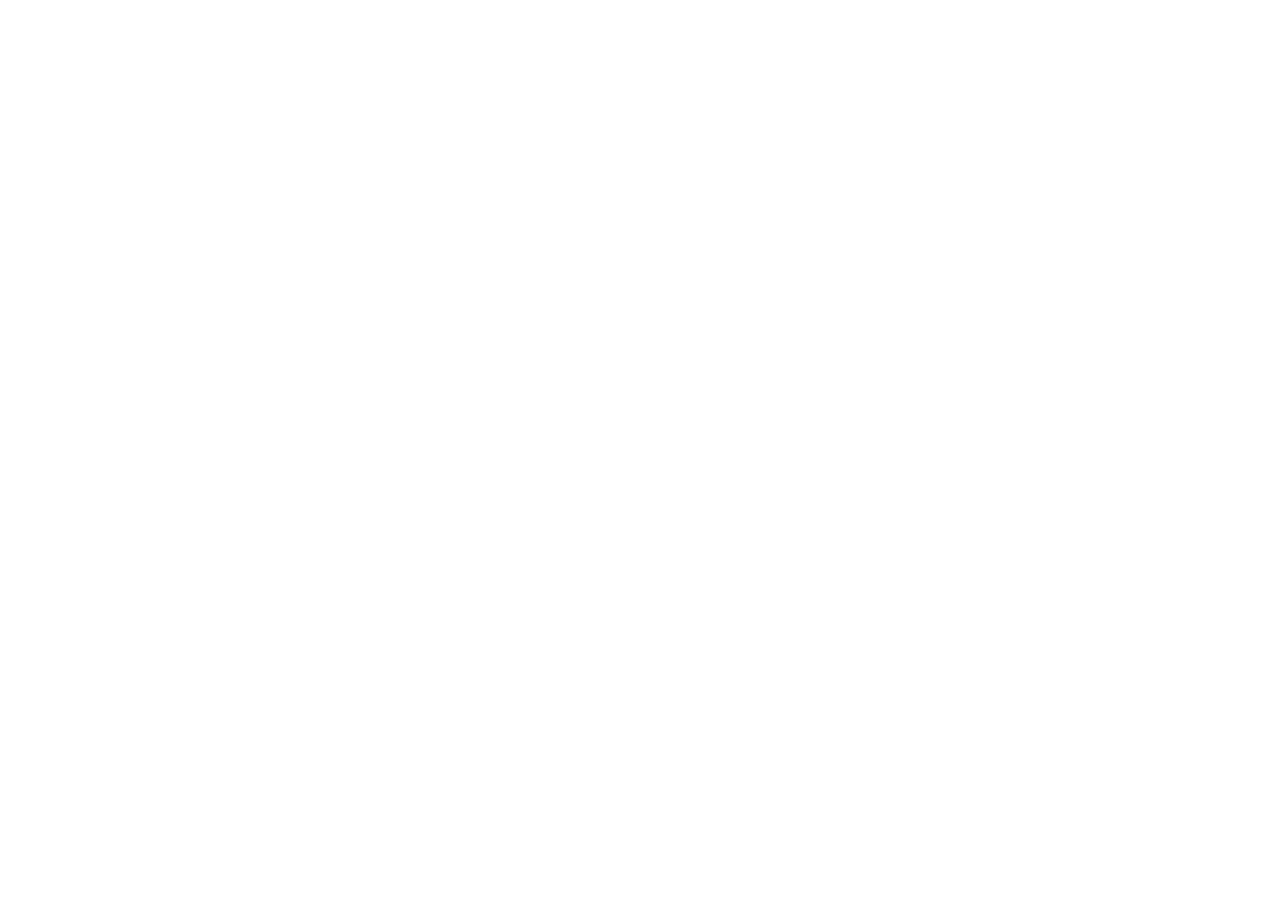
==== commit 921b4e8f: "Add GitHub Pages redirect to the live Fly app The github.io Pages URL 404'd because this is a Go ser" ====
--- a/index.html
+++ b/index.html
@@ -1,313 +1,26 @@
 <!DOCTYPE html>
 <html lang="en">
 <head>
-  <meta charset="UTF-8">
-  <meta name="viewport" content="width=device-width, initial-scale=1.0">
-  <meta name="description" content="Jammies Stories - Bedtime Book Tracker for kids. Log books, track reading milestones, and see reading age stats.">
-  <meta name="theme-color" content="#0b0d1b">
-  <title>Jammies Stories - Bedtime Reading Tracker</title>
-  <!-- Google Fonts: Quicksand for headings, Nunito for reading text -->
-  <link rel="preconnect" href="https://fonts.googleapis.com">
-  <link rel="preconnect" href="https://fonts.gstatic.com" crossorigin>
-  <link href="https://fonts.googleapis.com/css2?family=Nunito:ital,wght@0,300..700;1,300..700&family=Quicksand:wght@400;500;600;700&display=swap" rel="stylesheet">
-  <!-- Stylesheet -->
-  <link rel="stylesheet" href="style.css">
-  <!-- FontAwesome for icons -->
-  <link rel="stylesheet" href="https://cdnjs.cloudflare.com/ajax/libs/font-awesome/6.4.0/css/all.min.css">
+  <meta charset="utf-8">
+  <meta name="viewport" content="width=device-width, initial-scale=1">
+  <title>Jammy's Book Tracker</title>
+  <!-- This repo is a Go server app hosted on Fly.io; GitHub Pages can't run it,
+       so this page just redirects to the live app. -->
+  <meta http-equiv="refresh" content="0; url=https://jammystories.fly.dev/">
+  <link rel="canonical" href="https://jammystories.fly.dev/">
+  <script>location.replace("https://jammystories.fly.dev/");</script>
+  <style>
+    body { font-family: system-ui, -apple-system, sans-serif; background: #1a1626;
+      color: #fff; margin: 0; min-height: 100vh; display: flex; align-items: center;
+      justify-content: center; text-align: center; }
+    a { color: #ffd166; }
+  </style>
 </head>
 <body>
-  <!-- Starry Background Canvas -->
-  <canvas id="starfield-canvas"></canvas>
-
-  <div class="app-container">
-    <!-- Header -->
-    <header class="main-header">
-      <div class="header-logo-container">
-        <img src="assets/jammies_logo.jpg" alt="Jammies Stories Logo" id="app-logo" class="app-logo">
-        <div class="logo-text">
-          <h1 id="app-title">Jammies Book Tracker</h1>
-          <p class="tagline">Tracking Reading Milestones</p>
-        </div>
-      </div>
-      
-      <div class="header-controls">
-        <!-- Calming Ambient Synth -->
-        <div class="ambient-sound-control">
-          <button id="btn-ambient-toggle" class="control-btn sound-toggle-btn" title="Toggle Calming Sounds">
-            <i class="fa-solid fa-music"></i>
-            <span>Lullaby: Off</span>
-          </button>
-          <div class="sound-selector-wrapper">
-            <select id="ambient-sound-select" aria-label="Select ambient soundscape">
-              <option value="none">Silence</option>
-              <option value="lullaby" selected>Dreamy Lullaby</option>
-              <option value="rain">Soft Rain</option>
-              <option value="crickets">Night Crickets</option>
-            </select>
-          </div>
-        </div>
-      </div>
-    </header>
-
-    <main class="main-content">
-      <!-- Dashboard & Profile Panel -->
-      <section id="dashboard-section" class="dashboard-section glass-card">
-        <div class="profile-header">
-          <div class="profile-avatar">
-            <i class="fa-solid fa-user-astronaut avatar-icon"></i>
-          </div>
-          <div class="profile-info">
-            <h2 id="display-name">Little Explorer</h2>
-            <p class="birthday-badge">
-              <i class="fa-solid fa-cake-candles"></i> Born July 20, 2019 &bull; 
-              <span id="display-age" class="age-highlight">Loading age...</span>
-            </p>
-          </div>
-          <div class="profile-actions">
-            <button id="btn-edit-profile" class="dashboard-action-btn secondary-action" title="Edit Name & Birthday">
-              <i class="fa-solid fa-user-pen"></i> Settings
-            </button>
-            <button id="btn-export-log" class="dashboard-action-btn secondary-action" title="Download backup of reading history">
-              <i class="fa-solid fa-download"></i> Backup Log
-            </button>
-            <button id="btn-import-trigger" class="dashboard-action-btn secondary-action" title="Restore log from file">
-              <i class="fa-solid fa-upload"></i> Restore
-            </button>
-            <input type="file" id="file-import" class="hidden" accept=".json">
-          </div>
-        </div>
-
-        <!-- Reading Stats -->
-        <div class="stats-container">
-          <div class="stat-card">
-            <div class="stat-icon-wrapper gold"><i class="fa-solid fa-book"></i></div>
-            <div class="stat-numbers">
-              <span id="stat-books-read">0</span>
-              <label>Completed Books</label>
-            </div>
-          </div>
-          
-          <div class="stat-card">
-            <div class="stat-icon-wrapper purple"><i class="fa-solid fa-book-open-reader"></i></div>
-            <div class="stat-numbers">
-              <span id="stat-books-current">0</span>
-              <label>Currently Reading</label>
-            </div>
-          </div>
-
-          <div class="stat-card">
-            <div class="stat-icon-wrapper teal"><i class="fa-solid fa-file-invoice"></i></div>
-            <div class="stat-numbers">
-              <span id="stat-pages-read">0</span>
-              <label>Total Pages Logged</label>
-            </div>
-          </div>
-
-          <div class="stat-card">
-            <div class="stat-icon-wrapper coral"><i class="fa-solid fa-star"></i></div>
-            <div class="stat-numbers">
-              <span id="stat-stars-rating">0.0</span>
-              <label>Avg Rating</label>
-            </div>
-          </div>
-        </div>
-      </section>
-
-      <!-- Currently Reading Section -->
-      <section id="current-reading-section" class="catalog-section">
-        <div class="section-header">
-          <h3><i class="fa-solid fa-book-open-reader text-purple"></i> Currently Reading</h3>
-          <button id="btn-add-book" class="add-book-btn">
-            <i class="fa-solid fa-circle-plus"></i> Add New Book
-          </button>
-        </div>
-        <div id="current-books-grid" class="books-grid">
-          <!-- Currently reading books rendered here -->
-        </div>
-      </section>
-
-      <!-- Completed Reading Log (History) -->
-      <section id="history-section" class="catalog-section">
-        <div class="section-header">
-          <h3><i class="fa-solid fa-clock-rotate-left text-teal"></i> Reading History (Log starting today)</h3>
-        </div>
-        <div class="history-table-card glass-card">
-          <div class="history-list-header">
-            <span>Book Cover & Title</span>
-            <span>Pages</span>
-            <span>Date Finished</span>
-            <span>Age at Completion</span>
-            <span>Rating & Review</span>
-            <span>Actions</span>
-          </div>
-          <div id="history-list-body" class="history-list-body">
-            <!-- Completed books will be listed here -->
-          </div>
-        </div>
-      </section>
-    </main>
-
-    <!-- Modal: Add New Book -->
-    <div id="add-book-modal" class="modal hidden">
-      <div class="modal-content glass-card form-modal">
-        <div class="modal-header">
-          <h3><i class="fa-solid fa-book"></i> Log a New Book</h3>
-          <button class="close-modal-btn" data-modal="add-book-modal">&times;</button>
-        </div>
-        <form id="add-book-form" class="modal-form">
-          <div class="form-group">
-            <label for="book-title">Book Title*</label>
-            <input type="text" id="book-title" required placeholder="e.g. Team Unicorn">
-          </div>
-          <div class="form-group">
-            <label for="book-author">Author</label>
-            <input type="text" id="book-author" placeholder="e.g. A. Wakewood">
-          </div>
-          <div class="form-row">
-            <div class="form-group">
-              <label for="book-pages">Total Pages*</label>
-              <input type="number" id="book-pages" min="1" required placeholder="e.g. 40">
-            </div>
-            <div class="form-group">
-              <label for="book-preset-cover">Cover Illustration</label>
-              <select id="book-preset-cover">
-                <option value="unicorn">Unicorn Meadow (Current)</option>
-                <option value="woolly">Snowy Mammoth (Current)</option>
-                <option value="star">Sleepy Star (Cozy)</option>
-                <option value="owl">Whispering Owl (Cozy)</option>
-                <option value="boat">Paper Boat (Cozy)</option>
-                <option value="custom">Custom URL...</option>
-              </select>
-            </div>
-          </div>
-          <div class="form-group hidden" id="custom-cover-group">
-            <label for="book-custom-cover">Custom Cover Image URL</label>
-            <input type="url" id="book-custom-cover" placeholder="https://example.com/cover.jpg">
-          </div>
-          <div class="form-group">
-            <label for="book-status">Reading Status</label>
-            <select id="book-status">
-              <option value="reading">Currently Reading</option>
-              <option value="finished">Finished Already</option>
-            </select>
-          </div>
-          <div id="form-finished-fields" class="hidden">
-            <div class="form-row">
-              <div class="form-group">
-                <label for="book-finish-date">Date Finished</label>
-                <input type="date" id="book-finish-date">
-              </div>
-              <div class="form-group">
-                <label>Rating</label>
-                <div class="star-rating-input">
-                  <input type="radio" name="form-rating" id="star-5" value="5"><label for="star-5" class="fa-solid fa-star"></label>
-                  <input type="radio" name="form-rating" id="star-4" value="4"><label for="star-4" class="fa-solid fa-star"></label>
-                  <input type="radio" name="form-rating" id="star-3" value="3" checked><label for="star-3" class="fa-solid fa-star"></label>
-                  <input type="radio" name="form-rating" id="star-2" value="2"><label for="star-2" class="fa-solid fa-star"></label>
-                  <input type="radio" name="form-rating" id="star-1" value="1"><label for="star-1" class="fa-solid fa-star"></label>
-                </div>
-              </div>
-            </div>
-            <div class="form-group">
-              <label for="book-review">Review / Child's Review Note</label>
-              <input type="text" id="book-review" placeholder="e.g. 'He loved the parts with the castle!'">
-            </div>
-          </div>
-          <button type="submit" class="submit-btn">Save Book</button>
-        </form>
-      </div>
-    </div>
-
-    <!-- Modal: Update Reading Progress -->
-    <div id="progress-modal" class="modal hidden">
-      <div class="modal-content glass-card form-modal small-modal">
-        <div class="modal-header">
-          <h3><i class="fa-solid fa-bars-progress"></i> Update Reading Page</h3>
-          <button class="close-modal-btn" data-modal="progress-modal">&times;</button>
-        </div>
-        <form id="progress-form" class="modal-form">
-          <input type="hidden" id="progress-book-id">
-          <h4 id="progress-book-title" class="progress-title">Book Title</h4>
-          <div class="progress-slider-container">
-            <label for="progress-page-input">Current Page:</label>
-            <div class="progress-input-group">
-              <input type="number" id="progress-page-input" min="0" required>
-              <span>/ <strong id="progress-max-pages">100</strong></span>
-            </div>
-            <input type="range" id="progress-page-slider" min="0" value="0">
-          </div>
-          <button type="submit" class="submit-btn">Update Progress</button>
-        </form>
-      </div>
-    </div>
-
-    <!-- Modal: Book Finished Rating -->
-    <div id="finish-modal" class="modal hidden">
-      <div class="modal-content glass-card form-modal">
-        <div class="modal-header">
-          <h3><i class="fa-solid fa-trophy text-gold"></i> Book Finished!</h3>
-          <button class="close-modal-btn" data-modal="finish-modal">&times;</button>
-        </div>
-        <form id="finish-form" class="modal-form">
-          <input type="hidden" id="finish-book-id">
-          <h4 id="finish-book-title" class="finish-title">Title</h4>
-          <p class="finish-congrats">Hooray! Congratulations on completing this book. Let's log his review.</p>
-          
-          <div class="form-row">
-            <div class="form-group">
-              <label for="finish-date">Date Completed</label>
-              <input type="date" id="finish-date" required>
-            </div>
-            <div class="form-group">
-              <label>Child's Rating</label>
-              <div class="star-rating-input">
-                <input type="radio" name="finish-rating" id="f-star-5" value="5"><label for="f-star-5" class="fa-solid fa-star"></label>
-                <input type="radio" name="finish-rating" id="f-star-4" value="4"><label for="f-star-4" class="fa-solid fa-star"></label>
-                <input type="radio" name="finish-rating" id="f-star-3" value="3" checked><label for="f-star-3" class="fa-solid fa-star"></label>
-                <input type="radio" name="finish-rating" id="f-star-2" value="2"><label for="f-star-2" class="fa-solid fa-star"></label>
-                <input type="radio" name="finish-rating" id="f-star-1" value="1"><label for="f-star-1" class="fa-solid fa-star"></label>
-              </div>
-            </div>
-          </div>
-          
-          <div class="form-group">
-            <label for="finish-review">Child's Note / Review Quote</label>
-            <input type="text" id="finish-review" placeholder="e.g. 'The unicorns saved the forest, he loved the unicorn with sparkly horn!'">
-          </div>
-          
-          <button type="submit" class="submit-btn success-btn">Log to History</button>
-        </form>
-      </div>
-    </div>
-
-    <!-- Modal: Settings/Profile -->
-    <div id="profile-modal" class="modal hidden">
-      <div class="modal-content glass-card form-modal small-modal">
-        <div class="modal-header">
-          <h3><i class="fa-solid fa-user-gear"></i> Settings</h3>
-          <button class="close-modal-btn" data-modal="profile-modal">&times;</button>
-        </div>
-        <form id="profile-form" class="modal-form">
-          <div class="form-group">
-            <label for="profile-name">Son's Name</label>
-            <input type="text" id="profile-name" required placeholder="e.g. James">
-          </div>
-          <div class="form-group">
-            <label for="profile-birthday">Birthday* (for Age calculation)</label>
-            <input type="date" id="profile-birthday" required>
-          </div>
-          <button type="submit" class="submit-btn">Save Settings</button>
-        </form>
-      </div>
-    </div>
-
-    <!-- Footer -->
-    <footer class="main-footer">
-      <p>&copy; 2026 Jammies Book Tracker. Lovingly tracking childhood reading, page by page.</p>
-    </footer>
+  <div>
+    <h1>📚 Jammy's Book Tracker</h1>
+    <p>Taking you to the app…</p>
+    <p>If it doesn't load automatically, <a href="https://jammystories.fly.dev/">tap here</a>.</p>
   </div>
-
-  <!-- Javascript -->
-  <script src="app.js"></script>
 </body>
 </html>
